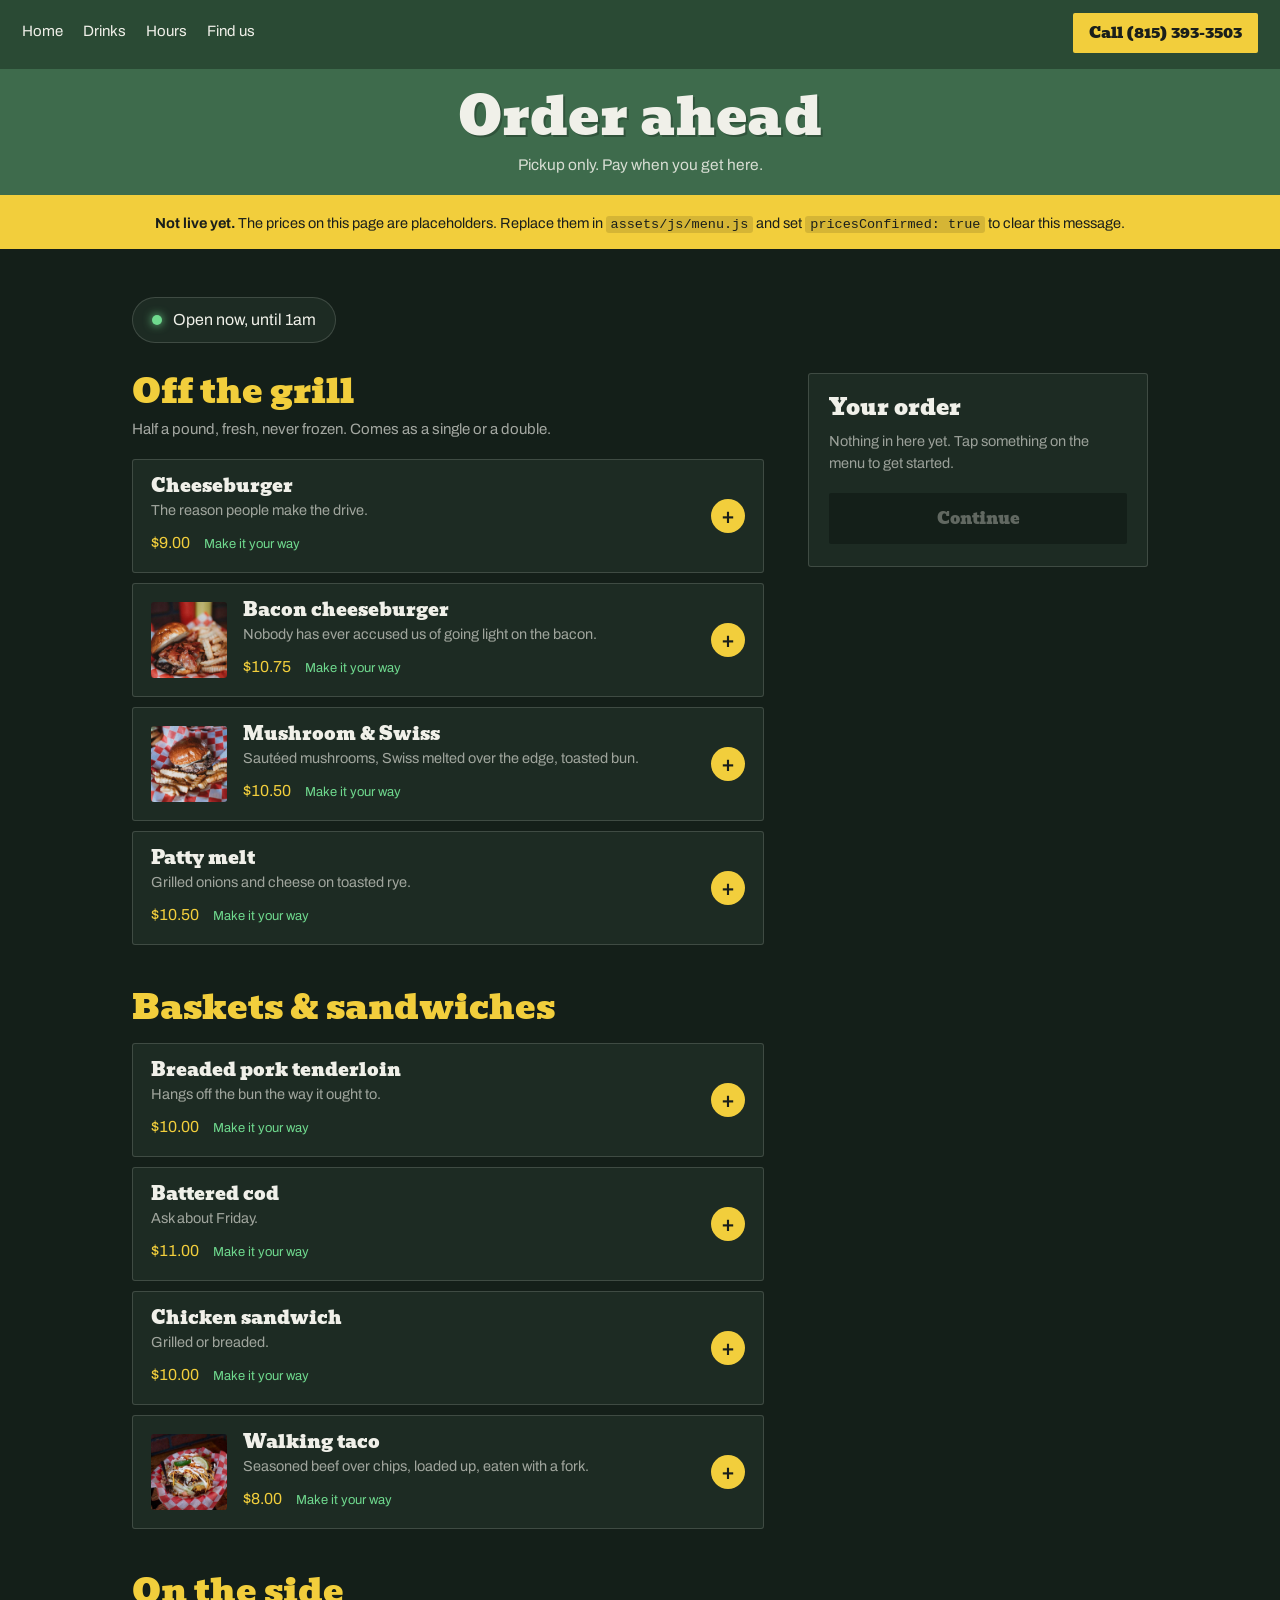
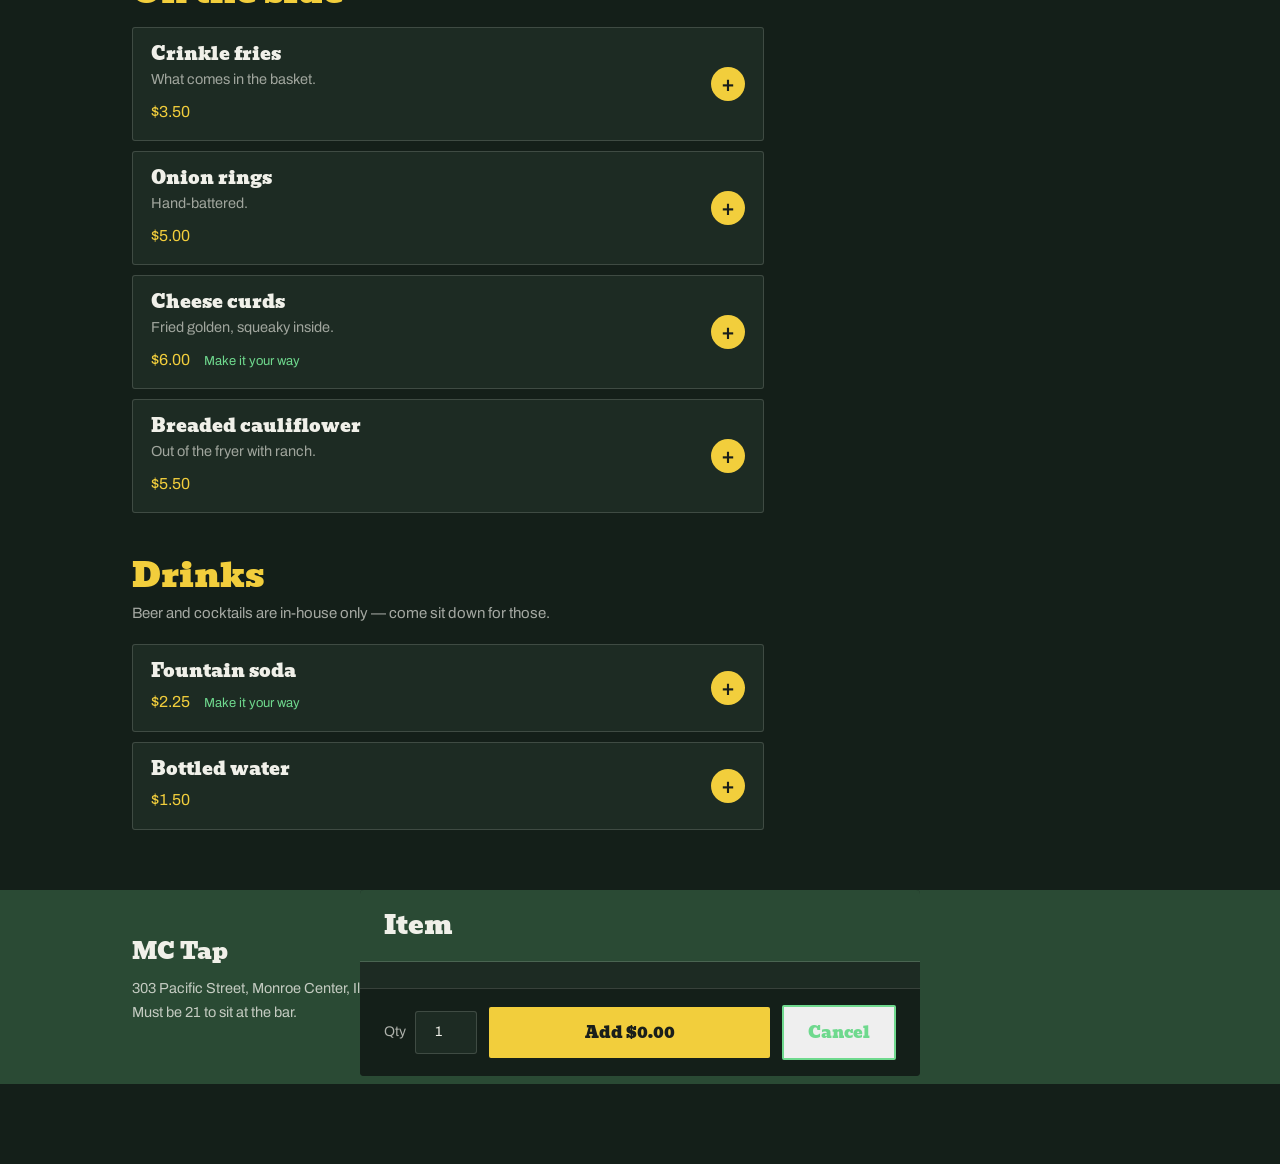
==== order.html @ ea054df2 "Index interface as well as the order interface" ====
<!DOCTYPE html>
<html lang="en">
<head>
<meta charset="utf-8">
<meta name="viewport" content="width=device-width, initial-scale=1">

<title>Order online — MC Tap, Monroe Center, Illinois</title>
<meta name="description" content="Order a burger for pickup from MC Tap in Monroe Center, Illinois. Make substitutions, pick a time, pay when you get here.">
<meta name="robots" content="index, follow">
<meta name="theme-color" content="#2A4A34">

<link rel="icon" href="[data-uri]" type="image/svg+xml">
<link rel="preconnect" href="https://fonts.googleapis.com">
<link rel="preconnect" href="https://fonts.gstatic.com" crossorigin>
<link href="https://fonts.googleapis.com/css2?family=Bevan&family=Archivo:wght@400;500;600&display=swap" rel="stylesheet">
<style>
/* MC Tap — Monroe Center, Illinois
   Palette sampled from the building: green paint, board-and-batten white,
   knotty pine, and the neon behind the bar. */

:root{
  --night:#141F19;
  --night-lt:#1D2B23;
  --green:#3E6B4C;
  --green-dp:#2A4A34;
  --neon:#6FD98E;
  --corn:#F2CE3C;
  --pine:#E3C79C;
  --pine-dp:#A8895E;
  --white:#F0F0E9;
  --check:#C8352F;
  --ink:#1A1F1B;
  --rule:rgba(240,240,233,.16);
}

*{box-sizing:border-box}
html{scroll-behavior:smooth}
@media (prefers-reduced-motion:reduce){
  html{scroll-behavior:auto}
  *{animation:none!important;transition:none!important}
}

body{
  margin:0;
  background:var(--night);
  color:var(--white);
  font-family:"Archivo",system-ui,-apple-system,sans-serif;
  font-size:17px;
  line-height:1.62;
  -webkit-font-smoothing:antialiased;
}

.wrap{max-width:1060px;margin:0 auto;padding:0 22px}
a{color:var(--neon)}
a:focus-visible,button:focus-visible{outline:3px solid var(--corn);outline-offset:3px}
h1,h2,h3{font-family:"Bevan",Georgia,serif;font-weight:400;line-height:1.06;margin:0}
img{display:block;width:100%;height:auto}

.sr-only{position:absolute;width:1px;height:1px;padding:0;margin:-1px;overflow:hidden;clip:rect(0 0 0 0);white-space:nowrap;border:0}
.skip{position:absolute;left:-9999px;background:var(--corn);color:var(--ink);padding:10px 16px;z-index:50}
.skip:focus{left:12px;top:12px}
.right{text-align:right}

/* ---------- masthead ---------- */
.masthead{
  display:flex;flex-wrap:wrap;gap:12px 26px;
  align-items:center;justify-content:space-between;
  padding:13px 22px;
  background:var(--green-dp);
}
.masthead nav{display:flex;flex-wrap:wrap;gap:20px}
.masthead nav a{
  color:var(--white);text-decoration:none;font-size:15px;
  border-bottom:2px solid transparent;padding-bottom:2px;
}
.masthead nav a:hover{border-bottom-color:var(--corn)}
.callnow{
  font-family:"Bevan",serif;font-size:15px;color:var(--ink);
  background:var(--corn);padding:8px 16px;text-decoration:none;border-radius:2px;
}
.callnow:hover{background:#F7DC63}

/* ---------- nameplate: sits above the photo, never on top of it ---------- */
.nameplate{
  background:var(--green);
  border-top:3px solid var(--green-dp);
  border-bottom:4px solid var(--corn);
  padding:26px 22px 24px;
  text-align:center;
}
.nameplate h1{
  font-size:clamp(46px,12vw,86px);
  color:var(--white);
  letter-spacing:.01em;
  text-shadow:2px 2px 0 rgba(0,0,0,.22);
}
.nameplate p{
  margin:10px 0 0;
  font-size:clamp(13px,3vw,15.5px);
  line-height:1.45;
  color:rgba(240,240,233,.86);
}

/* ---------- the building, uncropped ---------- */
.frontage{margin:0;background:#0d1611}
.frontage img{width:100%;height:auto;display:block}

/* ---------- the line under the photo ---------- */
.welcome{padding:34px 0 38px;background:var(--night)}
.tag{
  margin:0;
  font-size:clamp(20px,4.6vw,27px);
  line-height:1.32;
  max-width:22ch;
}
.status{
  margin-top:22px;font-size:16px;
  display:inline-flex;align-items:center;gap:11px;
  background:var(--night-lt);border:1px solid var(--rule);
  padding:9px 19px;border-radius:999px;
}
.dot{width:10px;height:10px;border-radius:50%;background:var(--pine-dp);flex:none}
.dot.open{background:var(--neon);box-shadow:0 0 10px var(--neon)}
.dot.closed{background:var(--check);box-shadow:0 0 8px rgba(200,53,47,.7)}

/* ---------- the one flourish: basket paper ---------- */
.checkband{
  height:22px;
  background-image:repeating-conic-gradient(var(--check) 0% 25%, #F0EDE4 0% 50%);
  background-size:22px 22px;
}

/* ---------- sections ---------- */
section{padding:70px 0}
section + section{border-top:1px solid var(--rule)}
.sec-head{font-size:clamp(30px,6.2vw,48px);color:var(--corn)}
.sec-note{color:rgba(240,240,233,.68);max-width:58ch;margin:12px 0 38px}

/* ---------- featured plates ---------- */
.plates{display:grid;grid-template-columns:repeat(3,1fr);gap:20px}
.plate figure{margin:0;aspect-ratio:4/5;overflow:hidden;background:#000}
.plate figure img{width:100%;height:100%;object-fit:cover}
.plate h3{font-size:20px;margin:16px 0 4px;color:var(--white)}
.plate p{margin:0;font-size:15px;color:rgba(240,240,233,.68);line-height:1.5}

/* ---------- menu board ---------- */
.board{
  margin-top:44px;background:var(--white);color:var(--ink);
  padding:40px 36px;border-top:8px solid var(--green);
  box-shadow:0 20px 40px -24px rgba(0,0,0,.9);
}
.board h3{font-size:23px;color:var(--green-dp);margin:0 0 6px}
.board .group + .group{margin-top:36px;padding-top:28px;border-top:2px dotted rgba(26,31,27,.3)}
.board .group > p{margin:0 0 20px;font-size:15px;color:#5b6158;max-width:62ch}
.items{display:grid;grid-template-columns:repeat(auto-fit,minmax(225px,1fr));gap:20px 34px;margin:0;padding:0;list-style:none}
.items li strong{display:block;font-family:"Bevan",serif;font-weight:400;font-size:17px;color:var(--ink)}
.items li span{display:block;font-size:14.5px;color:#5b6158;line-height:1.5}
.board footer{margin-top:34px;padding-top:18px;border-top:2px solid rgba(26,31,27,.22);font-size:14.5px;color:#5b6158}

/* ---------- split feature ---------- */
.split{display:grid;grid-template-columns:1fr 1fr;gap:52px;align-items:center}
.split.flip .art:first-child{order:2}
.art{aspect-ratio:4/5;overflow:hidden;background:#000}
.art img{width:100%;height:100%;object-fit:cover}
.art.wide{aspect-ratio:4/3}
.split .art.wide{margin-top:8px}
.split h2{margin-bottom:14px}

.stack{list-style:none;margin:0;padding:0}
.stack li{padding:14px 0;border-top:1px solid var(--rule);font-size:16.5px}
.stack li:first-child{border-top:0}
.stack li em{display:block;font-style:normal;font-size:14.5px;color:rgba(240,240,233,.62)}

/* ---------- hours ---------- */
.cols{display:grid;grid-template-columns:1fr 1fr;gap:52px}
.hours{width:100%;border-collapse:collapse}
.hours th{text-align:left;font:500 15px/1.4 "Archivo",sans-serif;color:rgba(240,240,233,.62);padding:0 0 10px}
.hours th.right{text-align:right}
.hours td{padding:12px 0;border-top:1px solid var(--rule);font-size:16.5px}
.hours td:last-child{text-align:right;color:rgba(240,240,233,.7);font-variant-numeric:tabular-nums}
.hours tr.today td{color:var(--corn)}
.hours tr.today td:first-child::after{content:" — today";font-size:13px;color:rgba(240,240,233,.5)}

/* ---------- find us ---------- */
.addr{font-size:20px;line-height:1.5;margin:0 0 10px}
.addr strong{font-family:"Bevan",serif;font-weight:400;display:block;font-size:24px;color:var(--corn)}
.btnrow{display:flex;flex-wrap:wrap;gap:12px;margin-top:26px}
.btn{font-family:"Bevan",serif;font-size:16px;text-decoration:none;padding:13px 24px;border-radius:2px;display:inline-block}
.btn.solid{background:var(--corn);color:var(--ink)}
.btn.solid:hover{background:#F7DC63}
.btn.ghost{border:2px solid var(--neon);color:var(--neon)}
.btn.ghost:hover{background:rgba(111,217,142,.14)}

/* ---------- footer ---------- */
footer.site{padding:44px 0 60px;background:var(--green-dp);color:rgba(240,240,233,.78);font-size:14.5px}
footer.site .fbrand{font-family:"Bevan",serif;font-size:22px;color:var(--white);display:block;margin-bottom:8px}

/* ---------- responsive ---------- */
@media (max-width:820px){
  .plates{grid-template-columns:1fr;gap:34px}
  .split,.cols{grid-template-columns:1fr;gap:32px}
  .split.flip .art:first-child{order:0}
  .art,.art.wide{aspect-ratio:4/3}
}
@media (max-width:640px){
  body{font-size:16px}
  section{padding:54px 0}
  .board{padding:28px 20px}
  .nameplate{padding:20px 18px 18px}
  .welcome{padding:28px 0 30px}
  .masthead{justify-content:center;text-align:center}
}

/* order CTA under the hero line */
.welcome .btnrow{margin-top:22px}
.board footer a{color:var(--green);font-weight:600}

</style>
<style>
/* MC Tap — ordering page. Loads after styles.css and reuses its tokens. */

.page-order{padding-bottom:80px}

.nameplate-sm{padding:20px 22px 18px}
.nameplate-sm h1{font-size:clamp(32px,8vw,52px)}

.price-warning{
  margin:0;padding:14px 22px;background:var(--corn);color:var(--ink);
  font-size:14.5px;line-height:1.5;text-align:center;
}
.price-warning code{background:rgba(0,0,0,.12);padding:1px 5px;border-radius:3px;font-size:13.5px}

.order-status{padding:26px 0 6px}
.order-notice{
  margin:16px 0 0;padding:14px 18px;
  background:var(--night-lt);border-left:4px solid var(--check);
  font-size:15.5px;line-height:1.5;max-width:60ch;
}

/* ---------------- layout ---------------- */
.order-layout{display:grid;grid-template-columns:1fr 340px;gap:44px;align-items:start;padding-top:24px;padding-bottom:60px}
.wrap.narrow{max-width:620px;padding-top:36px;padding-bottom:70px}

/* ---------------- menu ---------------- */
.menu-section{padding:0;border:0}
.menu-section + .menu-section{margin-top:44px}
.menu-section-title{font-size:clamp(24px,5vw,34px);color:var(--corn)}
.menu-section-note{margin:8px 0 0;color:rgba(240,240,233,.66);font-size:15px;max-width:54ch}

.menu-list{list-style:none;margin:18px 0 0;padding:0}
.menu-item + .menu-item{margin-top:10px}

.menu-item-btn{
  width:100%;display:flex;align-items:center;gap:16px;text-align:left;
  background:var(--night-lt);border:1px solid var(--rule);border-radius:3px;
  color:inherit;font:inherit;padding:16px 18px;cursor:pointer;
}
.menu-item-btn:hover{border-color:var(--neon)}
.menu-item-body{flex:1;min-width:0}
.menu-item-body h3{font-size:18px;color:var(--white);font-family:"Bevan",serif;font-weight:400}
.menu-item-desc{margin:5px 0 0;font-size:14.5px;color:rgba(240,240,233,.62);line-height:1.45}
.menu-item-meta{margin:9px 0 0;display:flex;flex-wrap:wrap;gap:14px;align-items:baseline}
.menu-item-meta .price{font-size:16px;color:var(--corn);font-variant-numeric:tabular-nums}
.menu-item-meta .customizable{font-size:13px;color:var(--neon)}
.menu-item-add{
  flex:none;width:34px;height:34px;border-radius:50%;
  background:var(--corn);color:var(--ink);
  display:grid;place-items:center;font-size:22px;line-height:1;font-weight:600;
}

/* ---------------- cart ---------------- */
.cart{position:sticky;top:18px}
.cart-inner{background:var(--night-lt);border:1px solid var(--rule);border-radius:3px;padding:22px 20px}
.cart h2{font-size:22px;color:var(--white)}
.cart-empty{margin:12px 0 0;font-size:14.5px;color:rgba(240,240,233,.6);line-height:1.5}
.cart-lines{list-style:none;margin:16px 0 0;padding:0}
.cart-line{padding:14px 0;border-top:1px solid var(--rule)}
.cart-line:first-child{border-top:0;padding-top:4px}
.cart-line-head{display:flex;justify-content:space-between;gap:12px;align-items:baseline}
.cart-line-name{font-size:16px;font-weight:500}
.cart-line-price{font-variant-numeric:tabular-nums;color:var(--corn);flex:none}
.cart-line-opts{margin:5px 0 0;font-size:13.5px;color:rgba(240,240,233,.6);line-height:1.45}
.cart-line-note{margin:5px 0 0;font-size:13.5px;color:var(--neon);line-height:1.45}
.cart-line-remove{
  margin-top:8px;background:none;border:0;padding:0;cursor:pointer;
  color:rgba(240,240,233,.55);font:inherit;font-size:13.5px;text-decoration:underline;
}
.cart-line-remove:hover{color:var(--check)}

.cart-totals{margin-top:18px;padding-top:16px;border-top:2px solid var(--rule)}
.cart-totals .row{display:flex;justify-content:space-between;gap:12px;font-size:15.5px;padding:3px 0;font-variant-numeric:tabular-nums}
.cart-totals .row.muted{color:rgba(240,240,233,.6)}
.cart-totals .row.total{font-size:19px;font-weight:600;color:var(--corn);margin-top:8px;padding-top:10px;border-top:1px solid var(--rule)}
.cart-fineprint{margin:12px 0 0;font-size:13px;color:rgba(240,240,233,.55);line-height:1.45}

.btn.full{display:block;width:100%;text-align:center;margin-top:18px;border:0;cursor:pointer;font-family:"Bevan",serif}
.btn.full:disabled{background:var(--night);color:rgba(240,240,233,.35);cursor:not-allowed}

.cart.flash .cart-inner{animation:cartflash .5s ease}
@keyframes cartflash{from{border-color:var(--neon);box-shadow:0 0 0 3px rgba(111,217,142,.22)}to{border-color:var(--rule)}}

/* sticky mobile bar */
.cart-bar{position:fixed;left:0;right:0;bottom:0;z-index:20;display:none;padding:10px 14px;background:var(--green-dp);border-top:2px solid var(--corn)}
.cart-bar button{
  width:100%;display:flex;justify-content:space-between;align-items:center;
  background:var(--corn);color:var(--ink);border:0;border-radius:3px;
  padding:14px 18px;font-family:"Bevan",serif;font-size:16px;cursor:pointer;
}

/* ---------------- item dialog ---------------- */
.item-dialog{
  width:min(560px,94vw);max-height:86vh;padding:0;border:0;border-radius:4px;
  background:var(--night-lt);color:var(--white);
  display:flex;flex-direction:column;overflow:hidden;
}
.item-dialog::backdrop{background:rgba(8,14,10,.78)}
.item-dialog-head{padding:22px 24px 16px;border-bottom:1px solid var(--rule);background:var(--green-dp)}
.item-dialog-head h2{font-size:26px;color:var(--white)}
.item-dialog-desc{margin:6px 0 0;font-size:14.5px;color:rgba(240,240,233,.72)}
.item-dialog-body{padding:6px 24px 20px;overflow-y:auto;flex:1}

.opt-group{border:0;padding:20px 0 0;margin:0}
.opt-group + .opt-group{border-top:1px solid var(--rule);margin-top:4px}
.opt-group legend{font-family:"Bevan",serif;font-size:16px;color:var(--corn);padding:0;display:flex;align-items:baseline;gap:10px}
.opt-group legend .req{font-family:"Archivo",sans-serif;font-size:12px;color:rgba(240,240,233,.5)}
.opt-options{margin-top:10px;display:grid;gap:2px}

.opt{display:flex;align-items:center;gap:11px;padding:9px 10px;border-radius:3px;cursor:pointer;font-size:15.5px}
.opt:hover{background:rgba(255,255,255,.05)}
.opt input{width:19px;height:19px;flex:none;accent-color:var(--neon);cursor:pointer}
.opt-label{flex:1}
.opt-price{color:var(--corn);font-size:14px;font-variant-numeric:tabular-nums}

.note-group label{display:block;font-family:"Bevan",serif;font-size:16px;color:var(--corn);margin-bottom:10px}
.note-group textarea,
.checkout-form input,
.checkout-form select,
.checkout-form textarea{
  width:100%;background:var(--night);color:var(--white);
  border:1px solid var(--rule);border-radius:3px;
  padding:11px 13px;font:inherit;font-size:15.5px;
}
.note-group textarea:focus,
.checkout-form input:focus,
.checkout-form select:focus,
.checkout-form textarea:focus{outline:3px solid var(--corn);outline-offset:1px;border-color:transparent}

.item-dialog-foot{
  display:flex;gap:12px;align-items:center;flex-wrap:wrap;
  padding:16px 24px;border-top:1px solid var(--rule);background:var(--night);
}
.item-dialog-foot .btn{border:0;cursor:pointer;font-family:"Bevan",serif}
.item-dialog-foot .btn.ghost{border:2px solid var(--neon)}
.item-dialog-foot #addToOrder{flex:1;min-width:150px}
.qty{display:flex;align-items:center;gap:9px;font-size:14px;color:rgba(240,240,233,.7)}
.qty input{width:62px;background:var(--night-lt);color:var(--white);border:1px solid var(--rule);border-radius:3px;padding:9px 10px;font:inherit;text-align:center}

/* ---------------- checkout ---------------- */
.linkback{background:none;border:0;padding:0;color:var(--neon);font:inherit;font-size:15px;cursor:pointer;text-decoration:underline;margin-bottom:22px}
.checkout-form label{display:block;font-size:14.5px;color:rgba(240,240,233,.72);margin:20px 0 7px}
.checkout-form label:first-child{margin-top:0}
.send-status{margin:18px 0 0;font-size:15px;min-height:1.2em}
.send-status.working{color:var(--neon)}
.send-status.error{color:#FF9A8E}

/* ---------------- confirmation ---------------- */
.handoff{margin-bottom:26px}
.handoff .btn{border:0;cursor:pointer;font-family:"Bevan",serif}
.handoff .btn.ghost{border:2px solid var(--neon)}
.ticket{
  background:var(--white);color:var(--ink);padding:22px 20px;border-top:6px solid var(--green);
  font-family:ui-monospace,"SFMono-Regular",Menlo,Consolas,monospace;
  font-size:13.5px;line-height:1.6;white-space:pre-wrap;overflow-x:auto;margin:0 0 26px;
}

/* ---------------- responsive ---------------- */
@media (max-width:900px){
  .order-layout{grid-template-columns:1fr;gap:36px}
  .cart{position:static}
}
@media (max-width:640px){
  .cart-bar{display:block}
  .page-order{padding-bottom:92px}
  .item-dialog{width:100vw;max-width:100vw;max-height:100vh;height:100vh;border-radius:0}
  .item-dialog-foot{position:sticky;bottom:0}
}
@media (prefers-reduced-motion:reduce){
  .cart.flash .cart-inner{animation:none}
}

/* item photo thumbnail, when menu.js supplies one */
.menu-item-thumb{
  flex:none;width:76px;height:76px;overflow:hidden;border-radius:3px;background:#000;
}
.menu-item-thumb img{width:100%;height:100%;object-fit:cover;display:block}
@media (max-width:400px){
  .menu-item-thumb{width:60px;height:60px}
}

</style>
</head>
<body class="page-order">

<a class="skip" href="#main">Skip to content</a>

<header class="masthead">
  <nav aria-label="Main">
    <a href="index.html">Home</a>
    <a href="index.html#drinks">Drinks</a>
    <a href="index.html#hours">Hours</a>
    <a href="index.html#find">Find us</a>
  </nav>
  <a class="callnow" href="tel:+18153933503">Call (815)&nbsp;393-3503</a>
</header>

<div class="nameplate nameplate-sm">
  <h1>Order ahead</h1>
  <p>Pickup only. Pay when you get here.</p>
</div>

<p id="priceWarning" class="price-warning" hidden>
  <strong>Not live yet.</strong> The prices on this page are placeholders. Replace them in
  <code>assets/js/menu.js</code> and set <code>pricesConfirmed: true</code> to clear this message.
</p>

<div class="order-status">
  <div class="wrap">
    <div class="status">
      <span class="dot" id="dot" aria-hidden="true"></span>
      <span id="statusText">Checking today's hours…</span>
    </div>
    <p id="orderNotice" class="order-notice" role="status" hidden></p>
  </div>
</div>

<main id="main">

<!-- ============================ STEP 1: build the order ==================== -->
<div id="orderStep">
  <div class="wrap order-layout">

    <div class="order-menu">
      <div id="menuRoot"></div>
      <noscript>
        <p class="order-notice">Online ordering needs JavaScript. Call (815) 393-3503 and we'll take your order over the phone.</p>
      </noscript>
    </div>

    <aside class="cart" id="cartPanel" aria-label="Your order">
      <div class="cart-inner">
        <h2>Your order</h2>
        <p id="cartEmpty" class="cart-empty">Nothing in here yet. Tap something on the menu to get started.</p>
        <ul id="cartLines" class="cart-lines"></ul>

        <div id="cartTotals" class="cart-totals" hidden>
          <div class="row"><span>Subtotal</span><span id="cartSubtotal">$0.00</span></div>
          <div class="row muted"><span>Tax</span><span id="cartTax">$0.00</span></div>
          <div class="row total"><span>Total</span><span id="cartTotal">$0.00</span></div>
          <p class="cart-fineprint">You pay at the bar when you pick up. Nothing is charged here.</p>
        </div>

        <button type="button" id="toCheckout" class="btn solid full" disabled>Continue</button>
      </div>
    </aside>

  </div>
</div>

<!-- ============================ STEP 2: who and when ====================== -->
<div id="checkoutStep" hidden>
  <div class="wrap narrow">
    <button type="button" id="backToMenu" class="linkback">Back to the menu</button>
    <h2 class="sec-head">Almost done</h2>
    <p class="sec-note">We need a name to shout and a number to call if something's off.</p>

    <form id="checkoutForm" class="checkout-form" novalidate>
      <label for="custName">Name</label>
      <input type="text" id="custName" name="name" autocomplete="name" required maxlength="60">

      <label for="custPhone">Phone number</label>
      <input type="tel" id="custPhone" name="phone" autocomplete="tel" required maxlength="20" placeholder="815-555-0100">

      <label for="pickupTime">Pickup time</label>
      <select id="pickupTime" name="pickup"></select>

      <label for="orderNote">Anything else?</label>
      <textarea id="orderNote" name="note" rows="3" maxlength="300" placeholder="Running late, paying cash, extra ranch — whatever it is"></textarea>

      <p class="send-status" id="sendStatus" role="status"></p>
      <button type="submit" id="placeOrder" class="btn solid full">Place order</button>
      <p class="cart-fineprint">No payment is taken on this page. You pay at the bar.</p>
    </form>
  </div>
</div>

<!-- ============================ STEP 3: confirmation ====================== -->
<div id="doneStep" hidden>
  <div class="wrap narrow">
    <h2 class="sec-head" id="doneHeadline">Order sent</h2>
    <p class="sec-note" id="doneBlurb"></p>

    <div id="handoff" class="handoff">
      <div class="btnrow">
        <a class="btn solid" id="sendText" href="#">Send by text</a>
        <a class="btn ghost" id="sendEmail" href="#">Send by email</a>
        <button type="button" class="btn ghost" id="copyTicket">Copy order</button>
      </div>
    </div>

    <pre class="ticket" id="ticket"></pre>

    <div class="btnrow">
      <a class="btn ghost" href="order.html">Start another order</a>
      <a class="btn ghost" href="index.html">Back to the site</a>
    </div>
  </div>
</div>

</main>

<!-- sticky bar on phones so the cart is always one tap away -->
<div class="cart-bar" id="cartBar" hidden>
  <button type="button" id="cartBarBtn">
    <span id="cartBarCount">0 items</span>
    <span id="cartBarTotal">$0.00</span>
  </button>
</div>

<!-- item customization -->
<dialog id="itemDialog" class="item-dialog" aria-labelledby="itemDialogTitle">
  <div class="item-dialog-head">
    <h2 id="itemDialogTitle">Item</h2>
    <p id="itemDialogDesc" class="item-dialog-desc"></p>
  </div>

  <div class="item-dialog-body">
    <form id="itemForm"></form>
  </div>

  <div class="item-dialog-foot">
    <label class="qty">
      <span>Qty</span>
      <input type="number" id="itemQty" value="1" min="1" max="20" inputmode="numeric">
    </label>
    <button type="button" id="addToOrder" class="btn solid">
      Add <span id="itemTotal">$0.00</span>
    </button>
    <button type="button" id="cancelItem" class="btn ghost">Cancel</button>
  </div>
</dialog>

<footer class="site">
  <div class="wrap">
    <span class="fbrand">MC Tap</span>
    303 Pacific Street, Monroe Center, Illinois 61052 &nbsp;|&nbsp; <a href="tel:+18153933503">(815) 393-3503</a><br>
    Must be 21 to sit at the bar.
  </div>
</footer>

<script>
/* MC Tap — opening hours.
   Works out whether the bar is open right now in Monroe Center time, no
   matter where the visitor is, and handles closing times after midnight.

   TO CHANGE THE HOURS: edit the HOURS array below, and the matching
   openingHoursSpecification block in index.html (Google reads that one).
   Closing times after midnight go past 24 — 1am is 25.

   Exposes window.MCTapHours for other scripts (the order page uses it). */
(function () {
  "use strict";

  var HOURS = [
    { day: "Sunday",    open: 12, close: 22 },
    { day: "Monday",    open: 11, close: 24 },
    { day: "Tuesday",   open: 11, close: 24 },
    { day: "Wednesday", open: 11, close: 24 },
    { day: "Thursday",  open: 11, close: 24 },
    { day: "Friday",    open: 11, close: 25 },
    { day: "Saturday",  open: 11, close: 25 }
  ];

  function label(h) {
    var hr = h % 24;
    if (hr === 0) return "midnight";
    var suffix = hr < 12 ? "am" : "pm";
    var display = hr % 12 === 0 ? 12 : hr % 12;
    return display + suffix;
  }

  function labelMinutes(mins) {
    var h = Math.floor(mins / 60) % 24;
    var m = mins % 60;
    var suffix = h < 12 ? "am" : "pm";
    var display = h % 12 === 0 ? 12 : h % 12;
    return display + ":" + (m < 10 ? "0" : "") + m + suffix;
  }

  function rangeText(d) {
    return label(d.open) + " \u2013 " + label(d.close);
  }

  /* Current day and minute-of-day in America/Chicago. */
  function now() {
    try {
      var parts = new Intl.DateTimeFormat("en-US", {
        timeZone: "America/Chicago",
        weekday: "short", hour: "numeric", minute: "numeric", hour12: false
      }).formatToParts(new Date());
      var map = {};
      parts.forEach(function (p) { map[p.type] = p.value; });
      var days = { Sun: 0, Mon: 1, Tue: 2, Wed: 3, Thu: 4, Fri: 5, Sat: 6 };
      return {
        day: days[map.weekday],
        mins: (parseInt(map.hour, 10) % 24) * 60 + parseInt(map.minute, 10)
      };
    } catch (e) {
      var n = new Date();
      return { day: n.getDay(), mins: n.getHours() * 60 + n.getMinutes() };
    }
  }

  /* { open, closesAt, opensAt, text }
     closesAt / opensAt are minutes of the day in Monroe Center time. */
  function state() {
    var t = now();
    var today = HOURS[t.day];
    var yesterday = HOURS[(t.day + 6) % 7];
    var res = { open: false, closesAt: null, opensAt: null, nowMins: t.mins, day: t.day };

    if (t.mins >= today.open * 60 && t.mins < today.close * 60) {
      res.open = true;
      res.closesAt = today.close * 60;
    } else if (yesterday.close > 24 && t.mins < (yesterday.close - 24) * 60) {
      res.open = true;
      res.closesAt = (yesterday.close - 24) * 60;
    } else if (t.mins < today.open * 60) {
      res.opensAt = today.open * 60;
    }

    if (res.open) {
      res.text = "Open now, until " + label(res.closesAt / 60);
    } else if (res.opensAt !== null) {
      res.text = "Closed \u2014 opens today at " + label(today.open);
    } else {
      var tomorrow = HOURS[(t.day + 1) % 7];
      res.text = "Closed \u2014 opens " + tomorrow.day + " at " + label(tomorrow.open);
    }
    return res;
  }

  function renderTable(tbody) {
    if (!tbody) return;
    var t = now();
    [1, 2, 3, 4, 5, 6, 0].forEach(function (i) {
      var d = HOURS[i];
      var tr = document.createElement("tr");
      if (i === t.day) tr.className = "today";
      var name = document.createElement("td");
      name.textContent = d.day;
      var time = document.createElement("td");
      time.textContent = rangeText(d);
      tr.appendChild(name);
      tr.appendChild(time);
      tbody.appendChild(tr);
    });
  }

  function renderBadge(textEl, dotEl, s) {
    if (textEl) textEl.textContent = s.text;
    if (dotEl) dotEl.className = "dot " + (s.open ? "open" : "closed");
  }

  window.MCTapHours = {
    HOURS: HOURS,
    label: label,
    labelMinutes: labelMinutes,
    now: now,
    state: state,
    renderTable: renderTable,
    renderBadge: renderBadge
  };

  function boot() {
    renderTable(document.getElementById("hoursBody"));
    renderBadge(
      document.getElementById("statusText"),
      document.getElementById("dot"),
      state()
    );
  }

  if (document.readyState === "loading") {
    document.addEventListener("DOMContentLoaded", boot);
  } else {
    boot();
  }
})();

</script>
<script>
/* ===========================================================================
   MC TAP — MENU DATA
   ===========================================================================

   This is the only file you edit to change the online menu. Item names,
   prices, and every substitution option live here.

   >>> EVERY PRICE BELOW IS A PLACEHOLDER. <<<
   They were invented to make the page work. Get the real numbers from the
   bar, replace them, and then set  pricesConfirmed: true  in CONFIG below.
   Until you do, a warning strip shows at the top of the order page so this
   can't accidentally go live wrong.

   PRICE RULES
     price        what the item costs on its own
     options[].price   what that option ADDS (use a negative number to take
                       money off, e.g. skipping the side)
     0            free / included

   GROUP TYPES
     "single"   pick exactly one (radio buttons)
     "multi"    pick any number (checkboxes)
     required:true  means the customer can't add the item without choosing
   =========================================================================== */

window.MCTAP_CONFIG = {
  // Flip to true once real prices are in. Leave false while testing.
  pricesConfirmed: false,

  // Flip to true to stop taking orders (kitchen slammed, closing early,
  // holiday). The page still shows the menu but the order button is off.
  // NOTE: this only works if someone edits the file and redeploys. A real
  // one-tap pause switch needs a backend — see README.
  orderingPaused: false,

  // Minutes the kitchen needs. Shown to the customer as the earliest pickup.
  prepMinutes: 20,

  // Kitchen stops taking online orders this many minutes before the bar
  // closes, so nobody orders a burger at 11:58pm.
  lastOrderBeforeCloseMinutes: 45,

  // Illinois sales tax on prepared food, as a decimal. CHECK THIS with
  // whoever does the bar's books — Ogle County rates apply on top of state.
  taxRate: 0.0875,

  phone: "+18153933503",
  phoneDisplay: "(815) 393-3503",

  // ---- WHERE ORDERS GO -------------------------------------------------
  // Leave endpoint as null and the page falls back to text message / email /
  // copy-to-clipboard, which needs no server at all and works today.
  //
  // Set it to a URL and the order gets POSTed there as JSON instead. That
  // URL can be a Formspree form, a Zapier or Make webhook, a serverless
  // function, or the bar's POS if it accepts orders over an API.
  endpoint: null,

  // Where the fallback text message goes. Usually the bartender's cell,
  // not the bar's landline — a landline can't receive texts.
  orderTextTo: "+18153933503",
  orderEmailTo: "orders@example.com"
};

/* ---- shared option groups, so burgers don't repeat themselves ---- */

var DONENESS = {
  id: "temp", label: "How do you want it cooked?", type: "single", required: true,
  options: [
    { label: "Medium", price: 0 },
    { label: "Medium well", price: 0 },
    { label: "Well done", price: 0 }
  ]
};

var CHEESE = {
  id: "cheese", label: "Cheese", type: "single",
  options: [
    { label: "American", price: 0 },
    { label: "Swiss", price: 0 },
    { label: "Cheddar", price: 0 },
    { label: "Pepper jack", price: 0 },
    { label: "No cheese", price: 0 }
  ]
};

var ADDONS = {
  id: "addons", label: "Add anything?", type: "multi",
  options: [
    { label: "Bacon", price: 1.75 },
    { label: "Grilled onions", price: 0.75 },
    { label: "Sautéed mushrooms", price: 0.75 },
    { label: "Fried egg", price: 1.25 },
    { label: "Extra patty", price: 3.50 },
    { label: "Extra cheese", price: 0.75 }
  ]
};

var HOLDS = {
  id: "holds", label: "Hold anything?", type: "multi",
  options: [
    { label: "No lettuce", price: 0 },
    { label: "No tomato", price: 0 },
    { label: "No onion", price: 0 },
    { label: "No pickle", price: 0 },
    { label: "No mayo", price: 0 },
    { label: "No ketchup", price: 0 },
    { label: "No mustard", price: 0 }
  ]
};

var SIDE = {
  id: "side", label: "Side", type: "single", required: true,
  options: [
    { label: "Crinkle fries", price: 0 },
    { label: "Onion rings", price: 1.50 },
    { label: "Cheese curds", price: 2.50 },
    { label: "Breaded cauliflower", price: 2.00 },
    { label: "No side", price: -1.50 }
  ]
};

window.MCTAP_MENU = [
  {
    id: "burgers",
    name: "Off the grill",
    note: "Half a pound, fresh, never frozen. Comes as a single or a double.",
    items: [
      {
        id: "cheeseburger",
        name: "Cheeseburger",
        desc: "The reason people make the drive.",
        price: 9.00,
        groups: [
          { id: "size", label: "Size", type: "single", required: true,
            options: [ { label: "Single", price: 0 }, { label: "Double", price: 3.50 } ] },
          DONENESS, CHEESE, ADDONS, HOLDS, SIDE
        ]
      },
      {
        id: "bacon-cheeseburger",
        name: "Bacon cheeseburger",
        desc: "Nobody has ever accused us of going light on the bacon.",
        price: 10.75,
        image: "[data-uri]",
        groups: [
          { id: "size", label: "Size", type: "single", required: true,
            options: [ { label: "Single", price: 0 }, { label: "Double", price: 3.50 } ] },
          DONENESS, CHEESE, ADDONS, HOLDS, SIDE
        ]
      },
      {
        id: "mushroom-swiss",
        name: "Mushroom & Swiss",
        desc: "Sautéed mushrooms, Swiss melted over the edge, toasted bun.",
        price: 10.50,
        image: "[data-uri]",
        groups: [
          { id: "size", label: "Size", type: "single", required: true,
            options: [ { label: "Single", price: 0 }, { label: "Double", price: 3.50 } ] },
          DONENESS, ADDONS, HOLDS, SIDE
        ]
      },
      {
        id: "patty-melt",
        name: "Patty melt",
        desc: "Grilled onions and cheese on toasted rye.",
        price: 10.50,
        groups: [ DONENESS, CHEESE, ADDONS, HOLDS, SIDE ]
      }
    ]
  },
  {
    id: "sandwiches",
    name: "Baskets & sandwiches",
    items: [
      {
        id: "pork-tenderloin",
        name: "Breaded pork tenderloin",
        desc: "Hangs off the bun the way it ought to.",
        price: 10.00,
        groups: [ HOLDS, SIDE ]
      },
      {
        id: "cod",
        name: "Battered cod",
        desc: "Ask about Friday.",
        price: 11.00,
        groups: [
          { id: "sauce", label: "Sauce", type: "multi",
            options: [ { label: "Tartar", price: 0 }, { label: "Extra tartar", price: 0.50 }, { label: "Lemon", price: 0 } ] },
          SIDE
        ]
      },
      {
        id: "chicken-sandwich",
        name: "Chicken sandwich",
        desc: "Grilled or breaded.",
        price: 10.00,
        groups: [
          { id: "prep", label: "Grilled or breaded?", type: "single", required: true,
            options: [ { label: "Grilled", price: 0 }, { label: "Breaded", price: 0 } ] },
          CHEESE, ADDONS, HOLDS, SIDE
        ]
      },
      {
        id: "walking-taco",
        name: "Walking taco",
        desc: "Seasoned beef over chips, loaded up, eaten with a fork.",
        price: 8.00,
        image: "[data-uri]",
        groups: [
          { id: "heat", label: "Heat", type: "single",
            options: [ { label: "Mild", price: 0 }, { label: "Hot", price: 0 } ] },
          { id: "taco-holds", label: "Hold anything?", type: "multi",
            options: [
              { label: "No sour cream", price: 0 },
              { label: "No lettuce", price: 0 },
              { label: "No tomato", price: 0 },
              { label: "No onion", price: 0 }
            ] }
        ]
      }
    ]
  },
  {
    id: "sides",
    name: "On the side",
    items: [
      { id: "fries", name: "Crinkle fries", desc: "What comes in the basket.", price: 3.50 },
      { id: "rings", name: "Onion rings", desc: "Hand-battered.", price: 5.00 },
      { id: "curds", name: "Cheese curds", desc: "Fried golden, squeaky inside.", price: 6.00,
        groups: [ { id: "dip", label: "Dipping sauce", type: "single",
          options: [ { label: "Ranch", price: 0 }, { label: "Marinara", price: 0 }, { label: "None", price: 0 } ] } ] },
      { id: "cauliflower", name: "Breaded cauliflower", desc: "Out of the fryer with ranch.", price: 5.50 }
    ]
  },
  {
    id: "drinks",
    name: "Drinks",
    note: "Beer and cocktails are in-house only — come sit down for those.",
    items: [
      { id: "soda", name: "Fountain soda", desc: "", price: 2.25,
        groups: [ { id: "flavor", label: "Which one?", type: "single", required: true,
          options: [ { label: "Coke", price: 0 }, { label: "Diet Coke", price: 0 }, { label: "Sprite", price: 0 }, { label: "Root beer", price: 0 }, { label: "Lemonade", price: 0 } ] } ] },
      { id: "water", name: "Bottled water", desc: "", price: 1.50 }
    ]
  }
];

</script>
<script>
/* ===========================================================================
   MC TAP — ONLINE ORDERING
   ===========================================================================
   Menu items and prices live in menu.js. Opening hours live in hours.js.
   This file only handles the interface, the cart maths, and sending.

   Nothing is stored between visits and no payment is taken here. The order
   is composed in the browser and handed off. Where it goes is set by
   MCTAP_CONFIG.endpoint in menu.js — see sendOrder() at the bottom.
   =========================================================================== */
(function () {
  "use strict";

  var CFG = window.MCTAP_CONFIG;
  var MENU = window.MCTAP_MENU;
  var Hours = window.MCTapHours;

  /* cart lives in memory only — refreshing the page clears it, which is the
     behaviour we want for a takeout order */
  var cart = [];
  var lineSeq = 0;

  /* ---------------------------------------------------------------- utils */

  function money(n) {
    return "$" + n.toFixed(2);
  }

  function el(tag, className, text) {
    var n = document.createElement(tag);
    if (className) n.className = className;
    if (text !== undefined) n.textContent = text;
    return n;
  }

  function findItem(id) {
    for (var i = 0; i < MENU.length; i++) {
      for (var j = 0; j < MENU[i].items.length; j++) {
        if (MENU[i].items[j].id === id) return MENU[i].items[j];
      }
    }
    return null;
  }

  /* ------------------------------------------------------- ordering window */

  /* Can we take an order right now? Returns { ok, reason }. */
  function orderingWindow() {
    if (CFG.orderingPaused) {
      return { ok: false, reason: "Online ordering is paused right now. Give us a call at " + CFG.phoneDisplay + " and we'll sort you out." };
    }
    var s = Hours.state();
    if (!s.open) {
      return { ok: false, reason: s.text + ". You can still build an order and call it in." };
    }
    var minsLeft = s.closesAt - s.nowMins;
    if (minsLeft < CFG.lastOrderBeforeCloseMinutes) {
      return { ok: false, reason: "The kitchen has stopped taking online orders for tonight. Call " + CFG.phoneDisplay + " and ask what's still possible." };
    }
    return { ok: true, closesAt: s.closesAt, nowMins: s.nowMins };
  }

  /* Pickup times, every 15 minutes from now + prep time until close. */
  function pickupSlots(win) {
    var slots = [];
    var earliest = win.nowMins + CFG.prepMinutes;
    var start = Math.ceil(earliest / 15) * 15;
    for (var m = start; m <= win.closesAt - 15 && slots.length < 16; m += 15) {
      slots.push(m);
    }
    return slots;
  }

  /* ------------------------------------------------------------- the menu */

  function renderMenu() {
    var root = document.getElementById("menuRoot");
    root.innerHTML = "";

    MENU.forEach(function (section) {
      var wrapper = el("section", "menu-section");
      wrapper.id = "sec-" + section.id;

      wrapper.appendChild(el("h2", "menu-section-title", section.name));
      if (section.note) wrapper.appendChild(el("p", "menu-section-note", section.note));

      var list = el("ul", "menu-list");
      section.items.forEach(function (item) {
        var li = el("li", "menu-item");

        var btn = el("button", "menu-item-btn");
        btn.type = "button";
        btn.setAttribute("aria-label", "Add " + item.name + " to your order");

        /* optional photo — only the items with an `image` in menu.js get one */
        if (item.image) {
          var thumb = el("span", "menu-item-thumb");
          var img = document.createElement("img");
          img.src = item.image;
          img.alt = "";
          img.loading = "lazy";
          thumb.appendChild(img);
          btn.appendChild(thumb);
        }

        var body = el("div", "menu-item-body");
        body.appendChild(el("h3", null, item.name));
        if (item.desc) body.appendChild(el("p", "menu-item-desc", item.desc));
        var meta = el("p", "menu-item-meta");
        meta.appendChild(el("span", "price", money(item.price)));
        if (item.groups && item.groups.length) {
          meta.appendChild(el("span", "customizable", "Make it your way"));
        }
        body.appendChild(meta);

        btn.appendChild(body);
        btn.appendChild(el("span", "menu-item-add", "+"));
        btn.addEventListener("click", function () { openItem(item); });

        li.appendChild(btn);
        list.appendChild(li);
      });

      wrapper.appendChild(list);
      root.appendChild(wrapper);
    });
  }

  /* ------------------------------------------------- customize one item */

  var dialog = document.getElementById("itemDialog");
  var currentItem = null;

  function openItem(item) {
    currentItem = item;
    var form = document.getElementById("itemForm");
    form.innerHTML = "";

    document.getElementById("itemDialogTitle").textContent = item.name;
    var sub = document.getElementById("itemDialogDesc");
    sub.textContent = item.desc || "";
    sub.hidden = !item.desc;

    (item.groups || []).forEach(function (group) {
      var fs = el("fieldset", "opt-group");
      var lg = el("legend", null, group.label);
      if (group.required) {
        var req = el("span", "req", "required");
        lg.appendChild(req);
      }
      fs.appendChild(lg);

      var wrap = el("div", "opt-options");
      group.options.forEach(function (opt, idx) {
        var id = "opt-" + group.id + "-" + idx;
        var row = el("label", "opt");
        row.setAttribute("for", id);

        var input = document.createElement("input");
        input.type = group.type === "multi" ? "checkbox" : "radio";
        input.name = group.id;
        input.id = id;
        input.value = opt.label;
        input.dataset.price = opt.price;
        if (group.type === "single" && group.required && idx === 0) input.checked = true;

        row.appendChild(input);
        row.appendChild(el("span", "opt-label", opt.label));
        if (opt.price > 0) row.appendChild(el("span", "opt-price", "+" + money(opt.price)));
        else if (opt.price < 0) row.appendChild(el("span", "opt-price", "\u2212" + money(Math.abs(opt.price))));

        input.addEventListener("change", updateDialogTotal);
        wrap.appendChild(row);
      });

      fs.appendChild(wrap);
      form.appendChild(fs);
    });

    /* free-text note, always available */
    var noteWrap = el("div", "opt-group note-group");
    var noteLabel = el("label", null, "Anything else the kitchen should know?");
    noteLabel.setAttribute("for", "itemNote");
    var note = document.createElement("textarea");
    note.id = "itemNote";
    note.rows = 2;
    note.maxLength = 200;
    note.placeholder = "Cut in half, extra napkins, allergy \u2014 whatever it is";
    noteWrap.appendChild(noteLabel);
    noteWrap.appendChild(note);
    form.appendChild(noteWrap);

    document.getElementById("itemQty").value = 1;
    updateDialogTotal();

    if (typeof dialog.showModal === "function") dialog.showModal();
    else dialog.setAttribute("open", "");
  }

  function readDialogSelections() {
    var chosen = [];
    var extra = 0;
    var form = document.getElementById("itemForm");
    Array.prototype.forEach.call(form.querySelectorAll("input:checked"), function (input) {
      var price = parseFloat(input.dataset.price) || 0;
      chosen.push({ label: input.value, price: price });
      extra += price;
    });
    return { chosen: chosen, extra: extra };
  }

  function updateDialogTotal() {
    if (!currentItem) return;
    var sel = readDialogSelections();
    var qty = parseInt(document.getElementById("itemQty").value, 10) || 1;
    var each = currentItem.price + sel.extra;
    document.getElementById("itemTotal").textContent = money(each * qty);
  }

  function addCurrentItemToCart() {
    var sel = readDialogSelections();
    var qty = parseInt(document.getElementById("itemQty").value, 10) || 1;
    var noteEl = document.getElementById("itemNote");

    cart.push({
      line: ++lineSeq,
      id: currentItem.id,
      name: currentItem.name,
      base: currentItem.price,
      options: sel.chosen.filter(function (o) { return o.label !== "None"; }),
      note: noteEl ? noteEl.value.trim() : "",
      qty: qty,
      each: currentItem.price + sel.extra
    });

    closeDialog();
    renderCart();
    flashCart();
  }

  function closeDialog() {
    currentItem = null;
    if (typeof dialog.close === "function" && dialog.open) dialog.close();
    else dialog.removeAttribute("open");
  }

  /* ------------------------------------------------------------- the cart */

  function cartSubtotal() {
    return cart.reduce(function (sum, line) { return sum + line.each * line.qty; }, 0);
  }

  function renderCart() {
    var list = document.getElementById("cartLines");
    var empty = document.getElementById("cartEmpty");
    list.innerHTML = "";

    empty.hidden = cart.length > 0;

    cart.forEach(function (line) {
      var li = el("li", "cart-line");

      var head = el("div", "cart-line-head");
      head.appendChild(el("span", "cart-line-name", (line.qty > 1 ? line.qty + " \u00d7 " : "") + line.name));
      head.appendChild(el("span", "cart-line-price", money(line.each * line.qty)));
      li.appendChild(head);

      if (line.options.length) {
        li.appendChild(el("p", "cart-line-opts",
          line.options.map(function (o) { return o.label; }).join(", ")));
      }
      if (line.note) {
        li.appendChild(el("p", "cart-line-note", "\u201c" + line.note + "\u201d"));
      }

      var remove = el("button", "cart-line-remove", "Remove");
      remove.type = "button";
      remove.setAttribute("aria-label", "Remove " + line.name + " from your order");
      remove.addEventListener("click", function () {
        cart = cart.filter(function (l) { return l.line !== line.line; });
        renderCart();
      });
      li.appendChild(remove);

      list.appendChild(li);
    });

    var subtotal = cartSubtotal();
    var tax = subtotal * CFG.taxRate;
    document.getElementById("cartSubtotal").textContent = money(subtotal);
    document.getElementById("cartTax").textContent = money(tax);
    document.getElementById("cartTotal").textContent = money(subtotal + tax);
    document.getElementById("cartTotals").hidden = cart.length === 0;

    var count = cart.reduce(function (n, l) { return n + l.qty; }, 0);
    var bar = document.getElementById("cartBar");
    document.getElementById("cartBarCount").textContent =
      count + (count === 1 ? " item" : " items");
    document.getElementById("cartBarTotal").textContent = money(subtotal + tax);
    bar.hidden = count === 0;

    var checkout = document.getElementById("toCheckout");
    var win = orderingWindow();
    checkout.disabled = cart.length === 0 || !win.ok;
  }

  function flashCart() {
    var panel = document.getElementById("cartPanel");
    panel.classList.remove("flash");
    void panel.offsetWidth;
    panel.classList.add("flash");
  }

  /* --------------------------------------------------------- the checkout */

  function openCheckout() {
    var win = orderingWindow();
    if (!win.ok || cart.length === 0) return;

    var select = document.getElementById("pickupTime");
    select.innerHTML = "";
    var asap = document.createElement("option");
    asap.value = "asap";
    asap.textContent = "As soon as it's ready (about " + CFG.prepMinutes + " minutes)";
    select.appendChild(asap);
    pickupSlots(win).forEach(function (m) {
      var o = document.createElement("option");
      o.value = String(m);
      o.textContent = Hours.labelMinutes(m);
      select.appendChild(o);
    });

    document.getElementById("orderStep").hidden = true;
    document.getElementById("checkoutStep").hidden = false;
    document.getElementById("checkoutStep").scrollIntoView({ block: "start" });
    document.getElementById("custName").focus();
  }

  function backToMenu() {
    document.getElementById("checkoutStep").hidden = true;
    document.getElementById("orderStep").hidden = false;
    window.scrollTo(0, 0);
  }

  /* Builds the plain-text ticket a human reads in the kitchen. */
  function ticketText(order) {
    var lines = [];
    lines.push("MC TAP \u2014 ONLINE ORDER");
    lines.push("Pickup: " + order.pickup);
    lines.push("Name: " + order.name);
    lines.push("Phone: " + order.phone);
    lines.push("");
    order.items.forEach(function (line) {
      lines.push(line.qty + " x " + line.name + "   " + money(line.each * line.qty));
      line.options.forEach(function (o) { lines.push("    - " + o.label); });
      if (line.note) lines.push("    ** " + line.note);
    });
    lines.push("");
    lines.push("Subtotal " + money(order.subtotal));
    lines.push("Tax      " + money(order.tax));
    lines.push("TOTAL    " + money(order.total));
    lines.push("");
    lines.push("PAY AT PICKUP \u2014 no payment taken online.");
    if (order.note) {
      lines.push("");
      lines.push("Note: " + order.note);
    }
    return lines.join("\n");
  }

  function collectOrder() {
    var subtotal = cartSubtotal();
    var tax = subtotal * CFG.taxRate;
    var select = document.getElementById("pickupTime");
    var pickup = select.value === "asap"
      ? "ASAP (about " + CFG.prepMinutes + " min)"
      : Hours.labelMinutes(parseInt(select.value, 10));

    return {
      placedAt: new Date().toISOString(),
      name: document.getElementById("custName").value.trim(),
      phone: document.getElementById("custPhone").value.trim(),
      pickup: pickup,
      note: document.getElementById("orderNote").value.trim(),
      items: cart.map(function (l) {
        return { name: l.name, qty: l.qty, each: l.each, options: l.options, note: l.note };
      }),
      subtotal: subtotal,
      tax: tax,
      total: subtotal + tax
    };
  }

  /* ------------------------------------------------------------- sending */

  /* If CFG.endpoint is set the order is POSTed there as JSON. Otherwise the
     customer gets a finished ticket plus buttons to text it, email it, or
     copy it — which needs no server and works the day you publish. */
  function sendOrder(order) {
    var status = document.getElementById("sendStatus");
    var submit = document.getElementById("placeOrder");

    if (!CFG.endpoint) {
      showConfirmation(order, false);
      return;
    }

    submit.disabled = true;
    status.textContent = "Sending your order\u2026";
    status.className = "send-status working";

    fetch(CFG.endpoint, {
      method: "POST",
      headers: { "Content-Type": "application/json" },
      body: JSON.stringify(order)
    }).then(function (res) {
      if (!res.ok) throw new Error("HTTP " + res.status);
      showConfirmation(order, true);
    }).catch(function () {
      submit.disabled = false;
      status.className = "send-status error";
      status.textContent = "That didn't go through. Call " + CFG.phoneDisplay +
        " and read them the order, or try again in a moment.";
    });
  }

  function showConfirmation(order, wasSent) {
    var text = ticketText(order);

    document.getElementById("checkoutStep").hidden = true;
    document.getElementById("doneStep").hidden = false;

    document.getElementById("doneHeadline").textContent =
      wasSent ? "Order sent" : "Your order is ready to send";
    document.getElementById("doneBlurb").textContent = wasSent
      ? "We've got it. Come by at " + order.pickup + " and pay when you pick up. If anything's wrong we'll call you at " + order.phone + "."
      : "Send it one of these ways and we'll start cooking. You pay when you pick up.";

    document.getElementById("handoff").hidden = wasSent;
    document.getElementById("ticket").textContent = text;

    var body = encodeURIComponent(text);
    document.getElementById("sendText").href =
      "sms:" + CFG.orderTextTo + (/iPhone|iPad|Mac/.test(navigator.userAgent) ? "&" : "?") + "body=" + body;
    document.getElementById("sendEmail").href =
      "mailto:" + CFG.orderEmailTo + "?subject=" +
      encodeURIComponent("Online order \u2014 " + order.name) + "&body=" + body;

    document.getElementById("copyTicket").addEventListener("click", function () {
      var btn = this;
      function done() { btn.textContent = "Copied"; setTimeout(function () { btn.textContent = "Copy order"; }, 2000); }
      if (navigator.clipboard) navigator.clipboard.writeText(text).then(done, done);
      else done();
    });

    cart = [];
    renderCart();
    window.scrollTo(0, 0);
  }

  /* ------------------------------------------------------------- startup */

  function showWindowNotice() {
    var win = orderingWindow();
    var notice = document.getElementById("orderNotice");
    if (win.ok) {
      notice.hidden = true;
    } else {
      notice.hidden = false;
      notice.textContent = win.reason;
    }
    Hours.renderBadge(
      document.getElementById("statusText"),
      document.getElementById("dot"),
      Hours.state()
    );
  }

  function boot() {
    if (!CFG.pricesConfirmed) {
      document.getElementById("priceWarning").hidden = false;
    }

    renderMenu();
    renderCart();
    showWindowNotice();

    document.getElementById("itemQty").addEventListener("change", updateDialogTotal);
    document.getElementById("addToOrder").addEventListener("click", addCurrentItemToCart);
    document.getElementById("cancelItem").addEventListener("click", closeDialog);
    dialog.addEventListener("cancel", function (e) { e.preventDefault(); closeDialog(); });

    document.getElementById("toCheckout").addEventListener("click", openCheckout);
    document.getElementById("cartBarBtn").addEventListener("click", function () {
      document.getElementById("cartPanel").scrollIntoView({ block: "start" });
    });
    document.getElementById("backToMenu").addEventListener("click", backToMenu);

    document.getElementById("checkoutForm").addEventListener("submit", function (e) {
      e.preventDefault();
      var order = collectOrder();
      if (!order.name || !order.phone) return;
      sendOrder(order);
    });

    /* re-check the ordering window every minute so a page left open
       doesn't let someone order after the kitchen has shut */
    setInterval(function () {
      showWindowNotice();
      renderCart();
    }, 60000);
  }

  if (document.readyState === "loading") {
    document.addEventListener("DOMContentLoaded", boot);
  } else {
    boot();
  }
})();

</script>
</body>
</html>
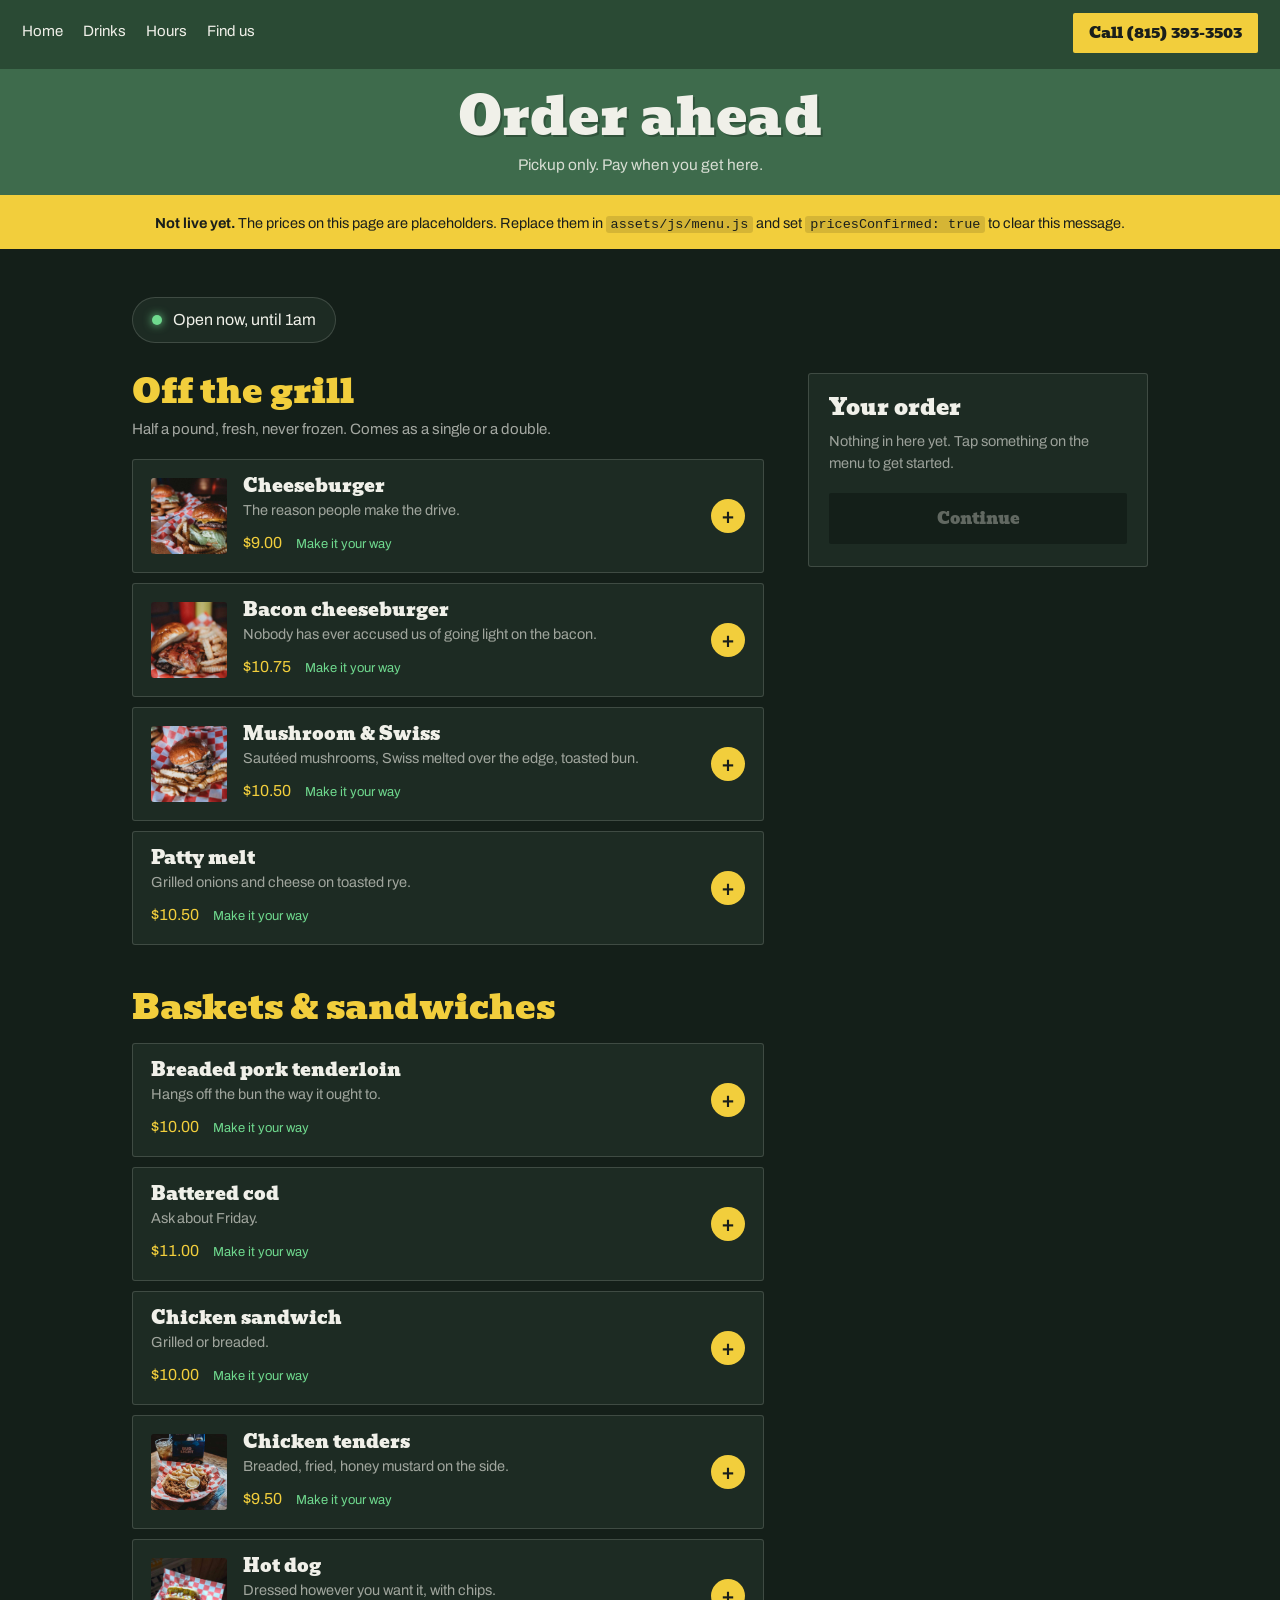
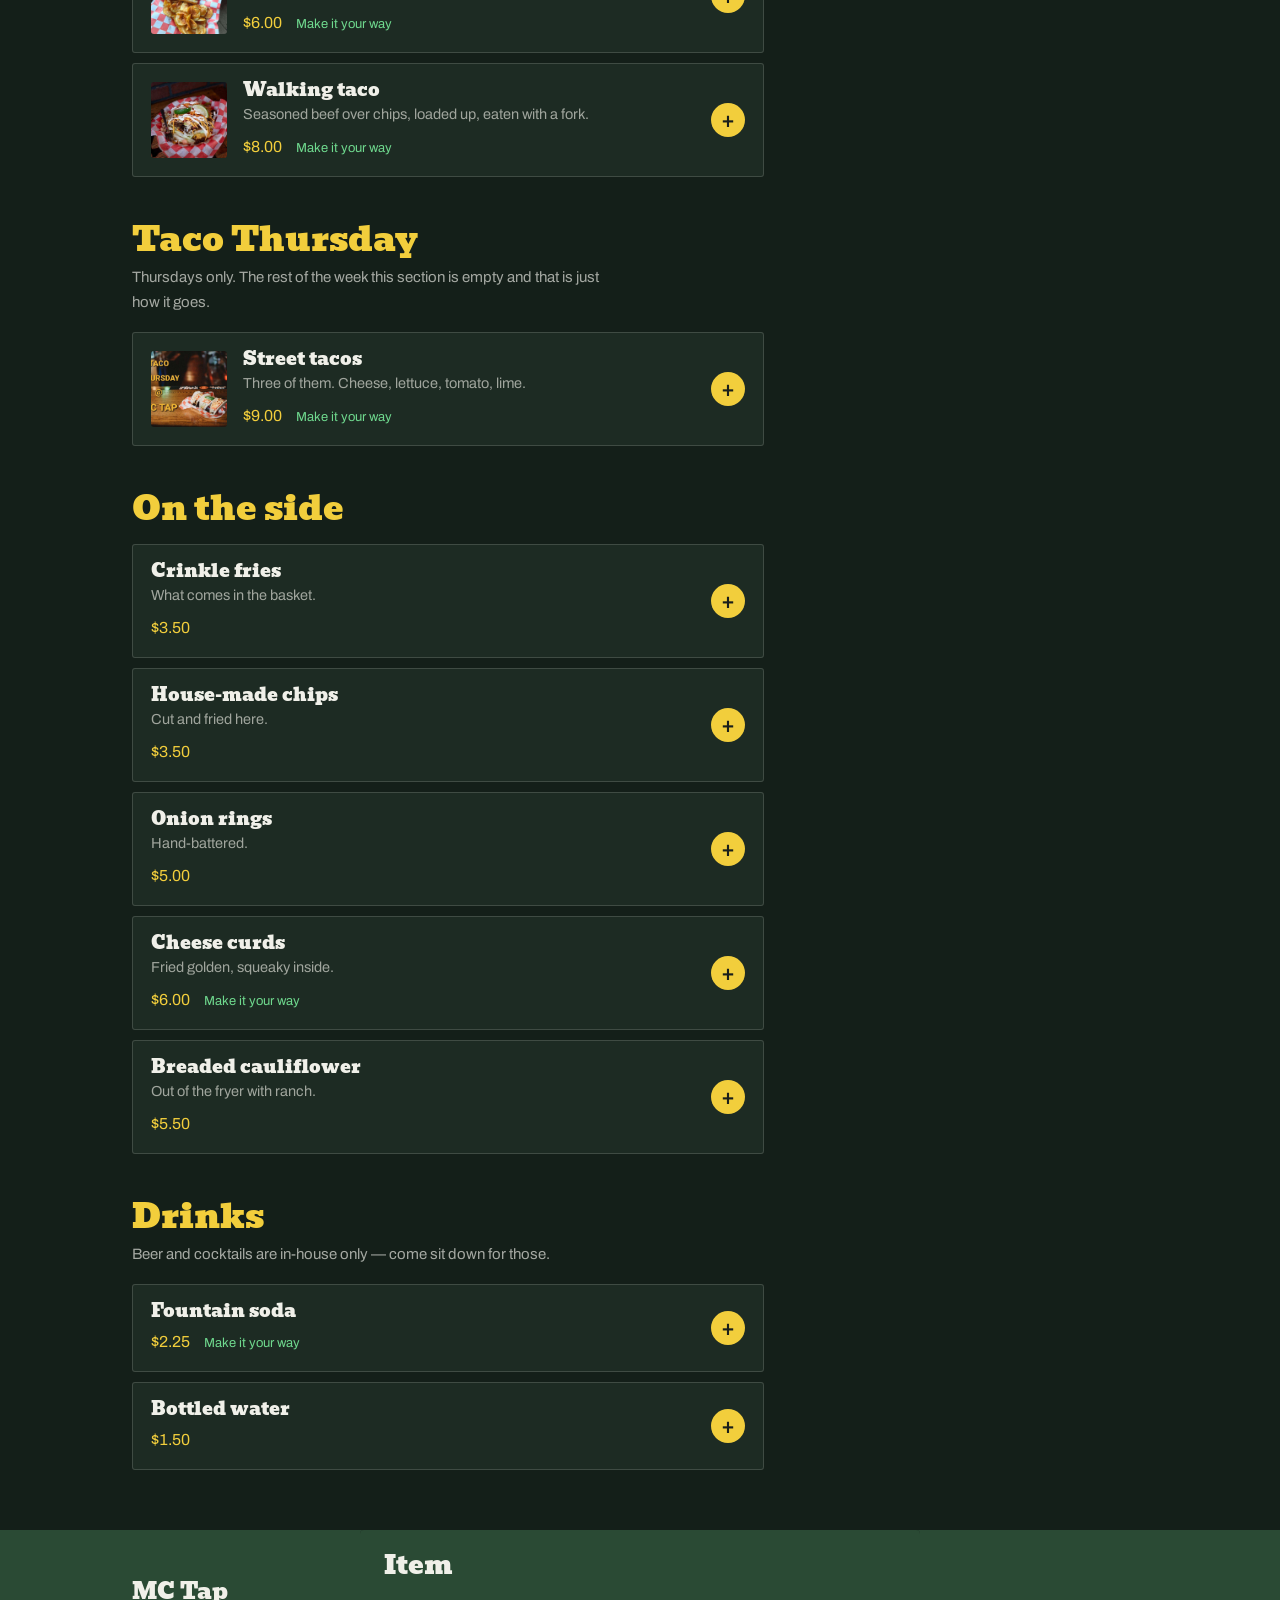
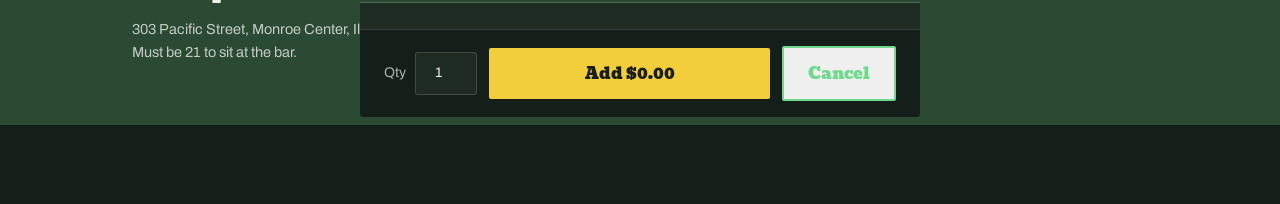
==== commit 3aa07d9f: "Add files via upload" ====
--- a/order.html
+++ b/order.html
@@ -214,6 +214,11 @@
 /* order CTA under the hero line */
 .welcome .btnrow{margin-top:22px}
 .board footer a{color:var(--green);font-weight:600}
+
+/* full-width photo banner inside a section */
+.banner{margin:0;overflow:hidden;background:#000;aspect-ratio:3/2}
+.banner img{width:100%;height:100%;object-fit:cover}
+.banner.small{margin-top:22px;aspect-ratio:16/9}
 
 </style>
 <style>
@@ -814,6 +819,7 @@
   id: "side", label: "Side", type: "single", required: true,
   options: [
     { label: "Crinkle fries", price: 0 },
+    { label: "House-made chips", price: 0 },
     { label: "Onion rings", price: 1.50 },
     { label: "Cheese curds", price: 2.50 },
     { label: "Breaded cauliflower", price: 2.00 },
@@ -832,6 +838,7 @@
         name: "Cheeseburger",
         desc: "The reason people make the drive.",
         price: 9.00,
+        image: "[data-uri]",
         groups: [
           { id: "size", label: "Size", type: "single", required: true,
             options: [ { label: "Single", price: 0 }, { label: "Double", price: 3.50 } ] },
@@ -843,7 +850,7 @@
         name: "Bacon cheeseburger",
         desc: "Nobody has ever accused us of going light on the bacon.",
         price: 10.75,
-        image: "[data-uri]",
+        image: "[data-uri]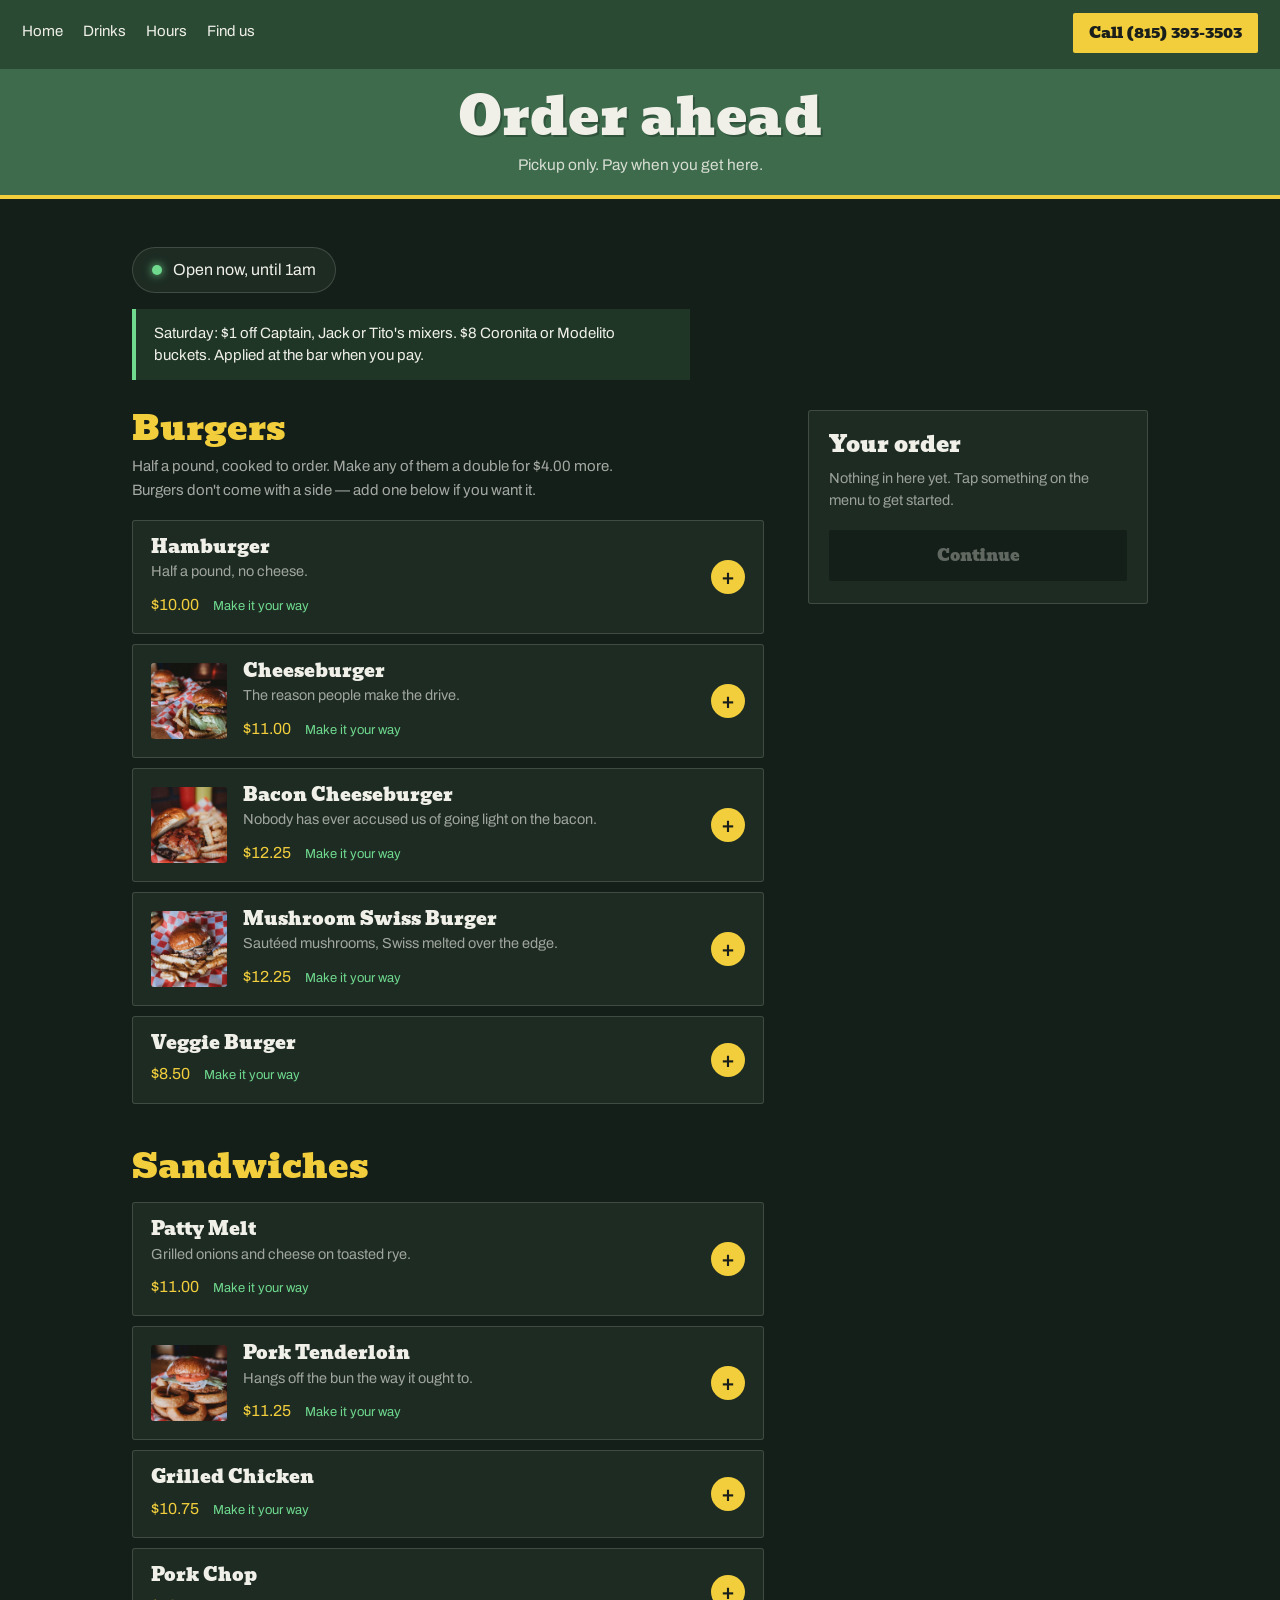
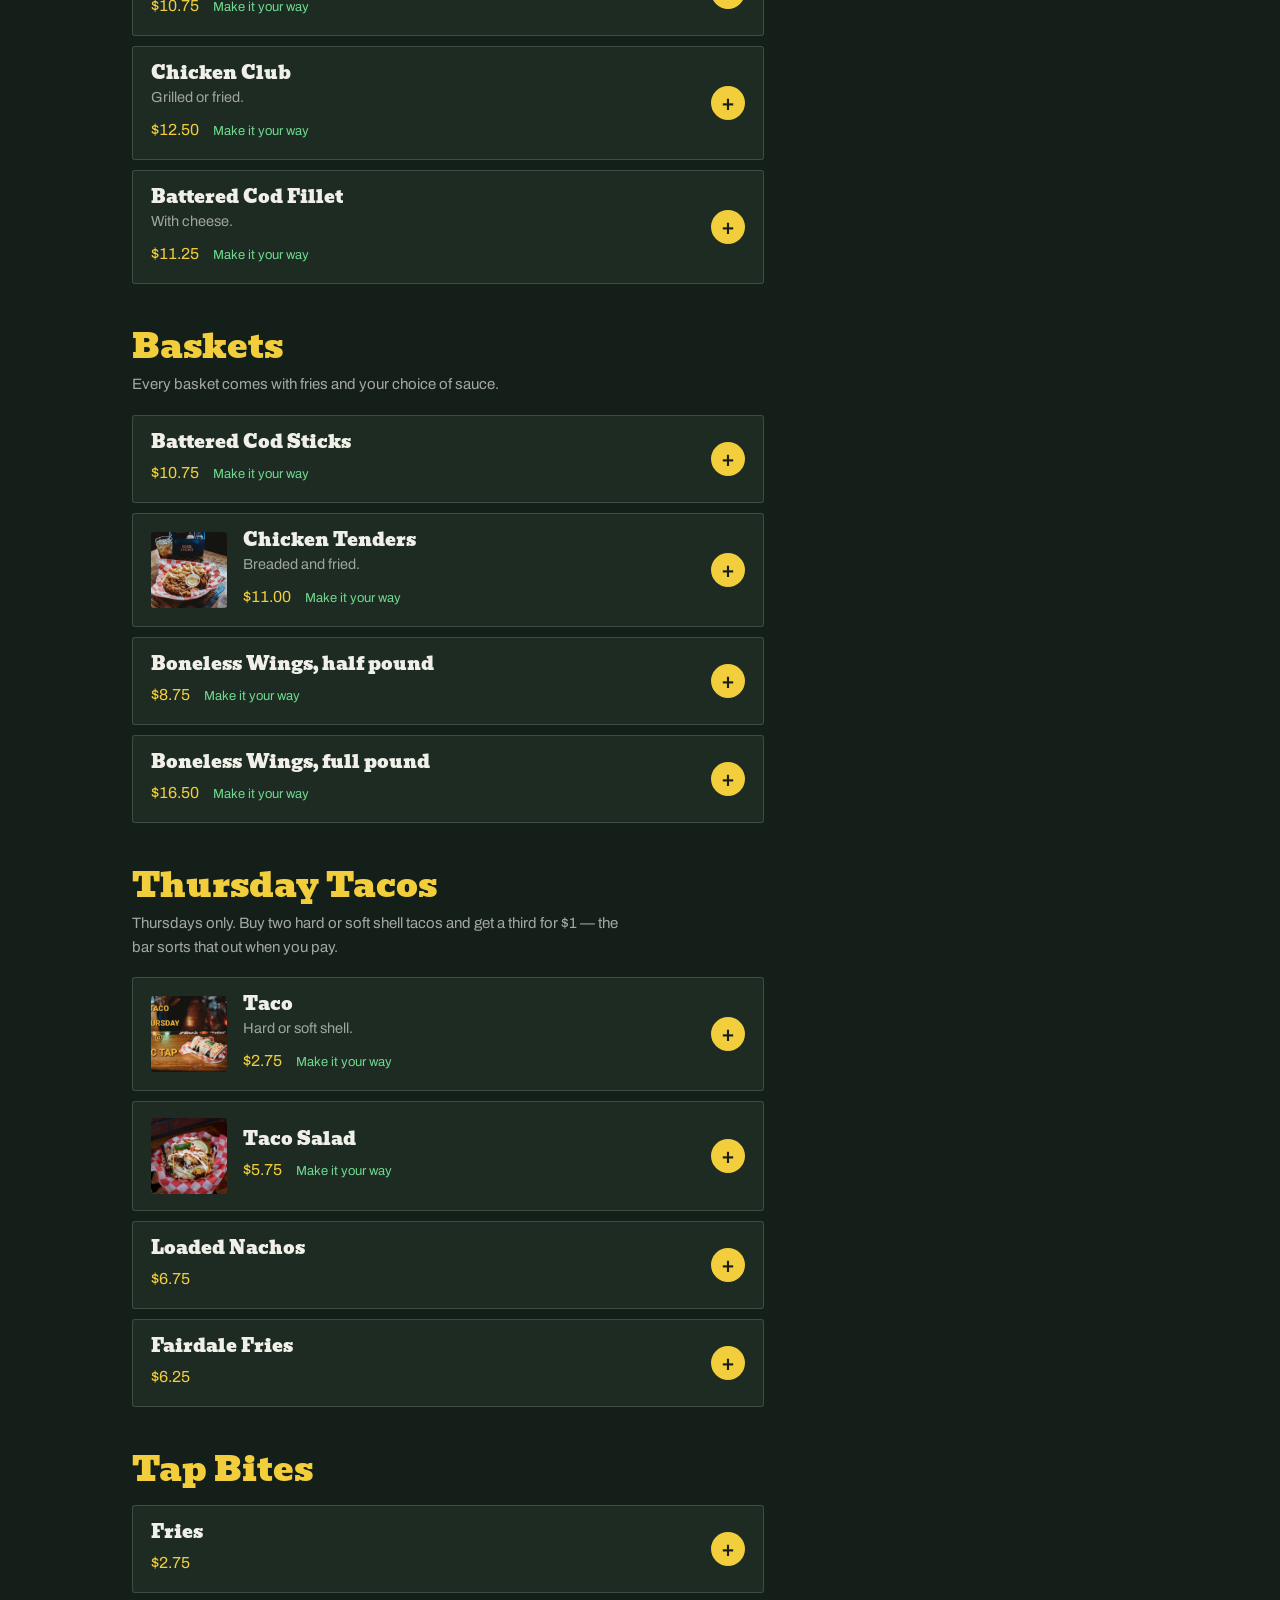
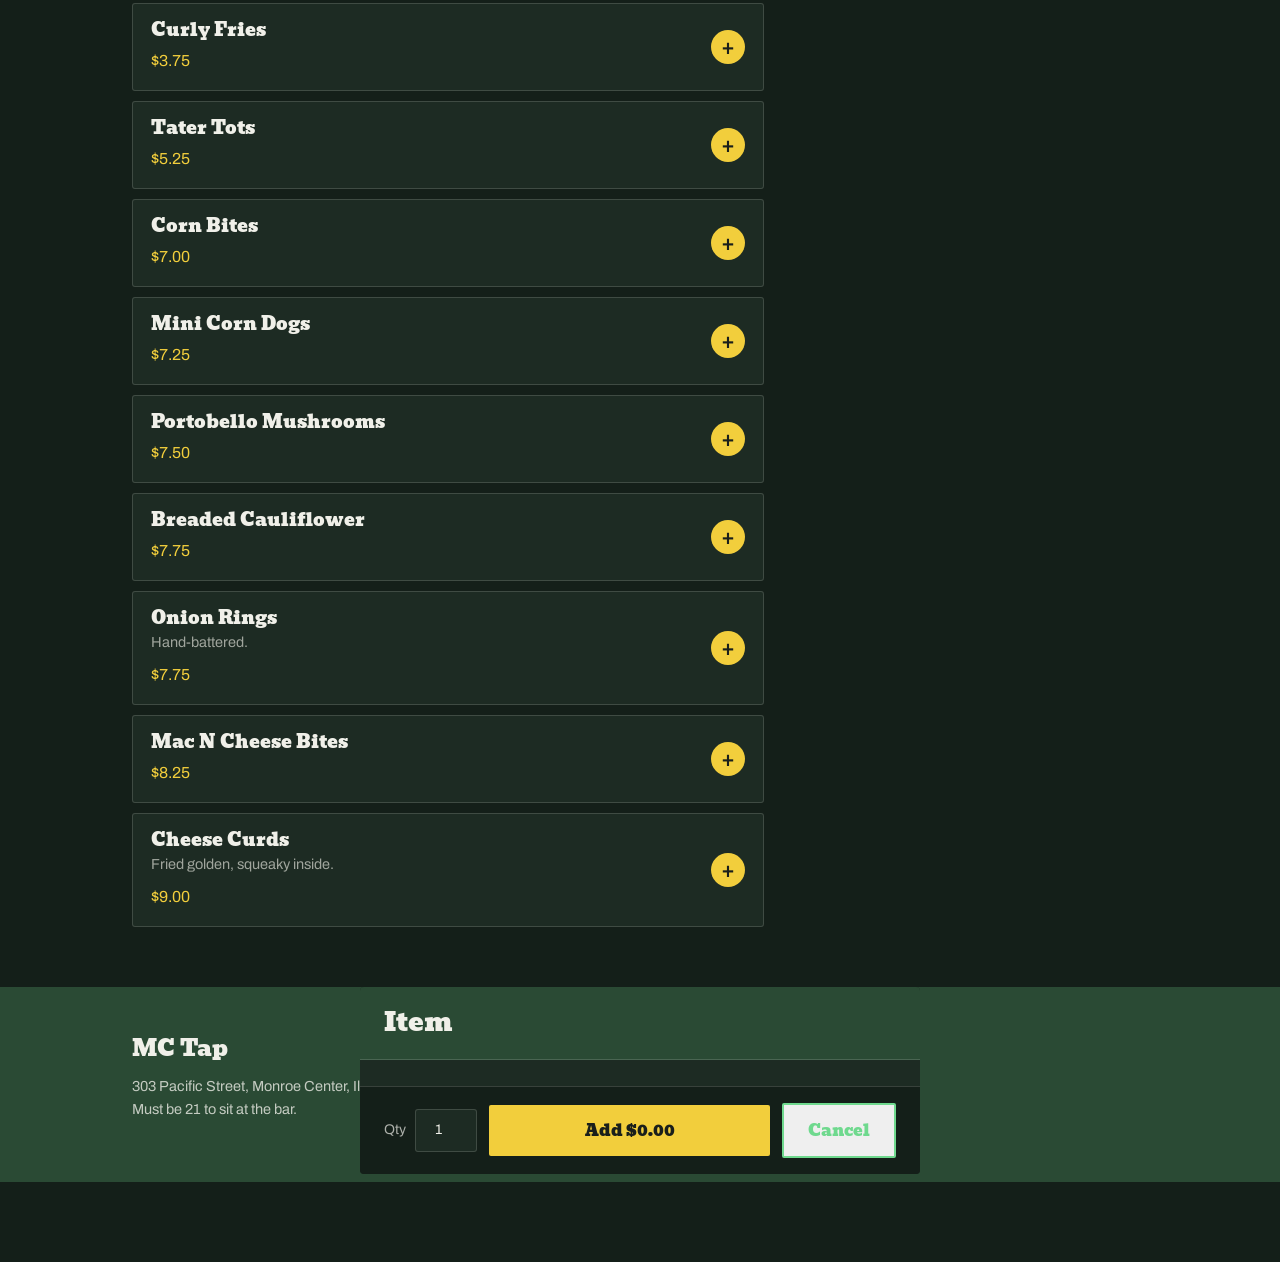
==== commit 553d411d: "Full menu with prices" ====
--- a/order.html
+++ b/order.html
@@ -219,6 +219,13 @@
 .banner{margin:0;overflow:hidden;background:#000;aspect-ratio:3/2}
 .banner img{width:100%;height:100%;object-fit:cover}
 .banner.small{margin-top:22px;aspect-ratio:16/9}
+
+/* priced menu rows */
+.items.priced li{display:grid;grid-template-columns:1fr auto;align-items:baseline;gap:4px 14px}
+.items.priced li strong{grid-column:1}
+.items.priced li span{grid-column:1;font-size:13.5px}
+.items.priced li b{grid-column:2;grid-row:1;font-weight:500;font-variant-numeric:tabular-nums;color:var(--green-dp)}
+.sub-head{font-size:20px;color:var(--white);margin-bottom:14px}
 
 </style>
 <style>
@@ -402,6 +409,13 @@
   .menu-item-thumb{width:60px;height:60px}
 }
 
+/* today's special strip on the order page */
+.today-special{
+  margin:16px 0 0;padding:13px 18px;max-width:62ch;
+  background:rgba(111,217,142,.12);border-left:4px solid var(--neon);
+  font-size:15px;line-height:1.5;
+}
+
 </style>
 </head>
 <body class="page-order">
@@ -435,6 +449,7 @@
       <span id="statusText">Checking today's hours…</span>
     </div>
     <p id="orderNotice" class="order-notice" role="status" hidden></p>
+    <p id="todaySpecial" class="today-special" hidden></p>
   </div>
 </div>
 
@@ -459,7 +474,8 @@
 
         <div id="cartTotals" class="cart-totals" hidden>
           <div class="row"><span>Subtotal</span><span id="cartSubtotal">$0.00</span></div>
-          <div class="row muted"><span>Tax</span><span id="cartTax">$0.00</span></div>
+          <div class="row muted" id="taxRow" hidden><span>Tax</span><span id="cartTax">$0.00</span></div>
+          <div class="row muted" id="taxNote"><span>Tax</span><span>added at the bar</span></div>
           <div class="row total"><span>Total</span><span id="cartTotal">$0.00</span></div>
           <p class="cart-fineprint">You pay at the bar when you pick up. Nothing is charged here.</p>
         </div>
@@ -707,68 +723,49 @@
 /* ===========================================================================
    MC TAP — MENU DATA
    ===========================================================================
-
-   This is the only file you edit to change the online menu. Item names,
-   prices, and every substitution option live here.
-
-   >>> EVERY PRICE BELOW IS A PLACEHOLDER. <<<
-   They were invented to make the page work. Get the real numbers from the
-   bar, replace them, and then set  pricesConfirmed: true  in CONFIG below.
-   Until you do, a warning strip shows at the top of the order page so this
-   can't accidentally go live wrong.
-
-   PRICE RULES
-     price        what the item costs on its own
-     options[].price   what that option ADDS (use a negative number to take
-                       money off, e.g. skipping the side)
-     0            free / included
-
-   GROUP TYPES
-     "single"   pick exactly one (radio buttons)
-     "multi"    pick any number (checkboxes)
-     required:true  means the customer can't add the item without choosing
+   Transcribed from the printed 2026 menu. Prices are real.
+
+   Two things are still guesses and are marked TODO below:
+     - add-on prices (bacon, cheese, mushrooms) were inferred from the gaps
+       between menu items, not read off a menu
+     - the cheese varieties offered on a cheeseburger
    =========================================================================== */
 
 window.MCTAP_CONFIG = {
-  // Flip to true once real prices are in. Leave false while testing.
-  pricesConfirmed: false,
-
-  // Flip to true to stop taking orders (kitchen slammed, closing early,
-  // holiday). The page still shows the menu but the order button is off.
-  // NOTE: this only works if someone edits the file and redeploys. A real
-  // one-tap pause switch needs a backend — see README.
+  pricesConfirmed: true,
+
+  // Flip to true to stop taking orders (kitchen slammed, closing early).
   orderingPaused: false,
 
-  // Minutes the kitchen needs. Shown to the customer as the earliest pickup.
   prepMinutes: 20,
-
-  // Kitchen stops taking online orders this many minutes before the bar
-  // closes, so nobody orders a burger at 11:58pm.
   lastOrderBeforeCloseMinutes: 45,
 
-  // Illinois sales tax on prepared food, as a decimal. CHECK THIS with
-  // whoever does the bar's books — Ogle County rates apply on top of state.
-  taxRate: 0.0875,
+  // null = don't show a tax line, just say tax is added at the bar.
+  // Put the real combined Ogle County rate here (e.g. 0.0725) once confirmed.
+  taxRate: null,
 
   phone: "+18153933503",
   phoneDisplay: "(815) 393-3503",
 
-  // ---- WHERE ORDERS GO -------------------------------------------------
-  // Leave endpoint as null and the page falls back to text message / email /
-  // copy-to-clipboard, which needs no server at all and works today.
-  //
-  // Set it to a URL and the order gets POSTed there as JSON instead. That
-  // URL can be a Formspree form, a Zapier or Make webhook, a serverless
-  // function, or the bar's POS if it accepts orders over an API.
+  // Shown on the order page. Applied by the bar at payment, not by this page.
+  dailySpecials: [
+    "Sunday: buy any burger, get one half off. Equal or lesser value. And $1 off Bloody Marys.",
+    "Monday: $1 off all sandwiches. $2.75 domestic cans.",
+    "Tuesday: $1 off all burgers and Tap Bites. $1 off drafts.",
+    "Wednesday: $1 off all baskets. $1 off whiskey mixers.",
+    "Thursday: taco day. Buy two tacos, get one for $1. $3.50 Corona or Modelo.",
+    "Friday: $2.75 domestic bottles. $3 Jackson Morgan and Dr. shots.",
+    "Saturday: $1 off Captain, Jack or Tito's mixers. $8 Coronita or Modelito buckets."
+  ],
+
+  // Leave null and the page hands the customer a ticket to text or email.
+  // Set to a URL and orders get POSTed there as JSON instead.
   endpoint: null,
-
-  // Where the fallback text message goes. Usually the bartender's cell,
-  // not the bar's landline — a landline can't receive texts.
   orderTextTo: "+18153933503",
   orderEmailTo: "orders@example.com"
 };
 
-/* ---- shared option groups, so burgers don't repeat themselves ---- */
+/* ---- shared option groups ---- */
 
 var DONENESS = {
   id: "temp", label: "How do you want it cooked?", type: "single", required: true,
@@ -779,26 +776,35 @@
   ]
 };
 
+var DOUBLE = {
+  id: "size", label: "Size", type: "single", required: true,
+  options: [
+    { label: "Single (1/2 lb)", price: 0 },
+    { label: "Make it a double", price: 4.00 }
+  ]
+};
+
+/* TODO: confirm which cheeses are actually stocked. */
 var CHEESE = {
   id: "cheese", label: "Cheese", type: "single",
   options: [
     { label: "American", price: 0 },
     { label: "Swiss", price: 0 },
     { label: "Cheddar", price: 0 },
-    { label: "Pepper jack", price: 0 },
-    { label: "No cheese", price: 0 }
+    { label: "Pepper jack", price: 0 }
   ]
 };
 
+/* TODO: these prices are inferred from the menu, not confirmed.
+   Cheeseburger is $1.00 over Hamburger, so cheese ≈ $1.00.
+   Bacon Cheeseburger and Mushroom Swiss are both $1.25 over Cheeseburger. */
 var ADDONS = {
   id: "addons", label: "Add anything?", type: "multi",
   options: [
-    { label: "Bacon", price: 1.75 },
+    { label: "Bacon", price: 1.25 },
+    { label: "Sautéed mushrooms", price: 1.25 },
     { label: "Grilled onions", price: 0.75 },
-    { label: "Sautéed mushrooms", price: 0.75 },
-    { label: "Fried egg", price: 1.25 },
-    { label: "Extra patty", price: 3.50 },
-    { label: "Extra cheese", price: 0.75 }
+    { label: "Extra cheese", price: 1.00 }
   ]
 };
 
@@ -815,214 +821,124 @@
   ]
 };
 
-var SIDE = {
-  id: "side", label: "Side", type: "single", required: true,
+/* Burgers and sandwiches do NOT come with a side. Baskets do. */
+var ADD_SIDE = {
+  id: "side", label: "Add a side?", type: "single",
   options: [
-    { label: "Crinkle fries", price: 0 },
-    { label: "House-made chips", price: 0 },
-    { label: "Onion rings", price: 1.50 },
-    { label: "Cheese curds", price: 2.50 },
-    { label: "Breaded cauliflower", price: 2.00 },
-    { label: "No side", price: -1.50 }
+    { label: "No side", price: 0 },
+    { label: "Fries", price: 2.75 },
+    { label: "Curly fries", price: 3.75 },
+    { label: "Tater tots", price: 5.25 },
+    { label: "Onion rings", price: 7.75 },
+    { label: "Cheese curds", price: 9.00 }
+  ]
+};
+
+var BASKET_SAUCE = {
+  id: "sauce", label: "Choice of sauce", type: "single", required: true,
+  options: [
+    { label: "Ranch", price: 0 },
+    { label: "Honey mustard", price: 0 },
+    { label: "BBQ", price: 0 },
+    { label: "Buffalo", price: 0 },
+    { label: "Tartar", price: 0 }
   ]
 };
 
 window.MCTAP_MENU = [
   {
     id: "burgers",
-    name: "Off the grill",
-    note: "Half a pound, fresh, never frozen. Comes as a single or a double.",
+    name: "Burgers",
+    note: "Half a pound, cooked to order. Make any of them a double for $4.00 more. Burgers don't come with a side — add one below if you want it.",
     items: [
-      {
-        id: "cheeseburger",
-        name: "Cheeseburger",
-        desc: "The reason people make the drive.",
-        price: 9.00,
+      { id: "hamburger", name: "Hamburger", desc: "Half a pound, no cheese.", price: 10.00,
+        groups: [ DOUBLE, DONENESS, ADDONS, HOLDS, ADD_SIDE ] },
+      { id: "cheeseburger", name: "Cheeseburger", desc: "The reason people make the drive.", price: 11.00,
         image: "[data-uri]",
-        groups: [
-          { id: "size", label: "Size", type: "single", required: true,
-            options: [ { label: "Single", price: 0 }, { label: "Double", price: 3.50 } ] },
-          DONENESS, CHEESE, ADDONS, HOLDS, SIDE
-        ]
-      },
-      {
-        id: "bacon-cheeseburger",
-        name: "Bacon cheeseburger",
-        desc: "Nobody has ever accused us of going light on the bacon.",
-        price: 10.75,
+        groups: [ DOUBLE, DONENESS, CHEESE, ADDONS, HOLDS, ADD_SIDE ] },
+      { id: "bacon-cheeseburger", name: "Bacon Cheeseburger", desc: "Nobody has ever accused us of going light on the bacon.", price: 12.25,
         image: "[data-uri]",
-        groups: [
-          { id: "size", label: "Size", type: "single", required: true,
-            options: [ { label: "Single", price: 0 }, { label: "Double", price: 3.50 } ] },
-          DONENESS, CHEESE, ADDONS, HOLDS, SIDE
-        ]
-      },
-      {
-        id: "mushroom-swiss",
-        name: "Mushroom & Swiss",
-        desc: "Sautéed mushrooms, Swiss melted over the edge, toasted bun.",
-        price: 10.50,
+        groups: [ DOUBLE, DONENESS, CHEESE, ADDONS, HOLDS, ADD_SIDE ] },
+      { id: "mushroom-swiss", name: "Mushroom Swiss Burger", desc: "Sautéed mushrooms, Swiss melted over the edge.", price: 12.25,
         image: "[data-uri]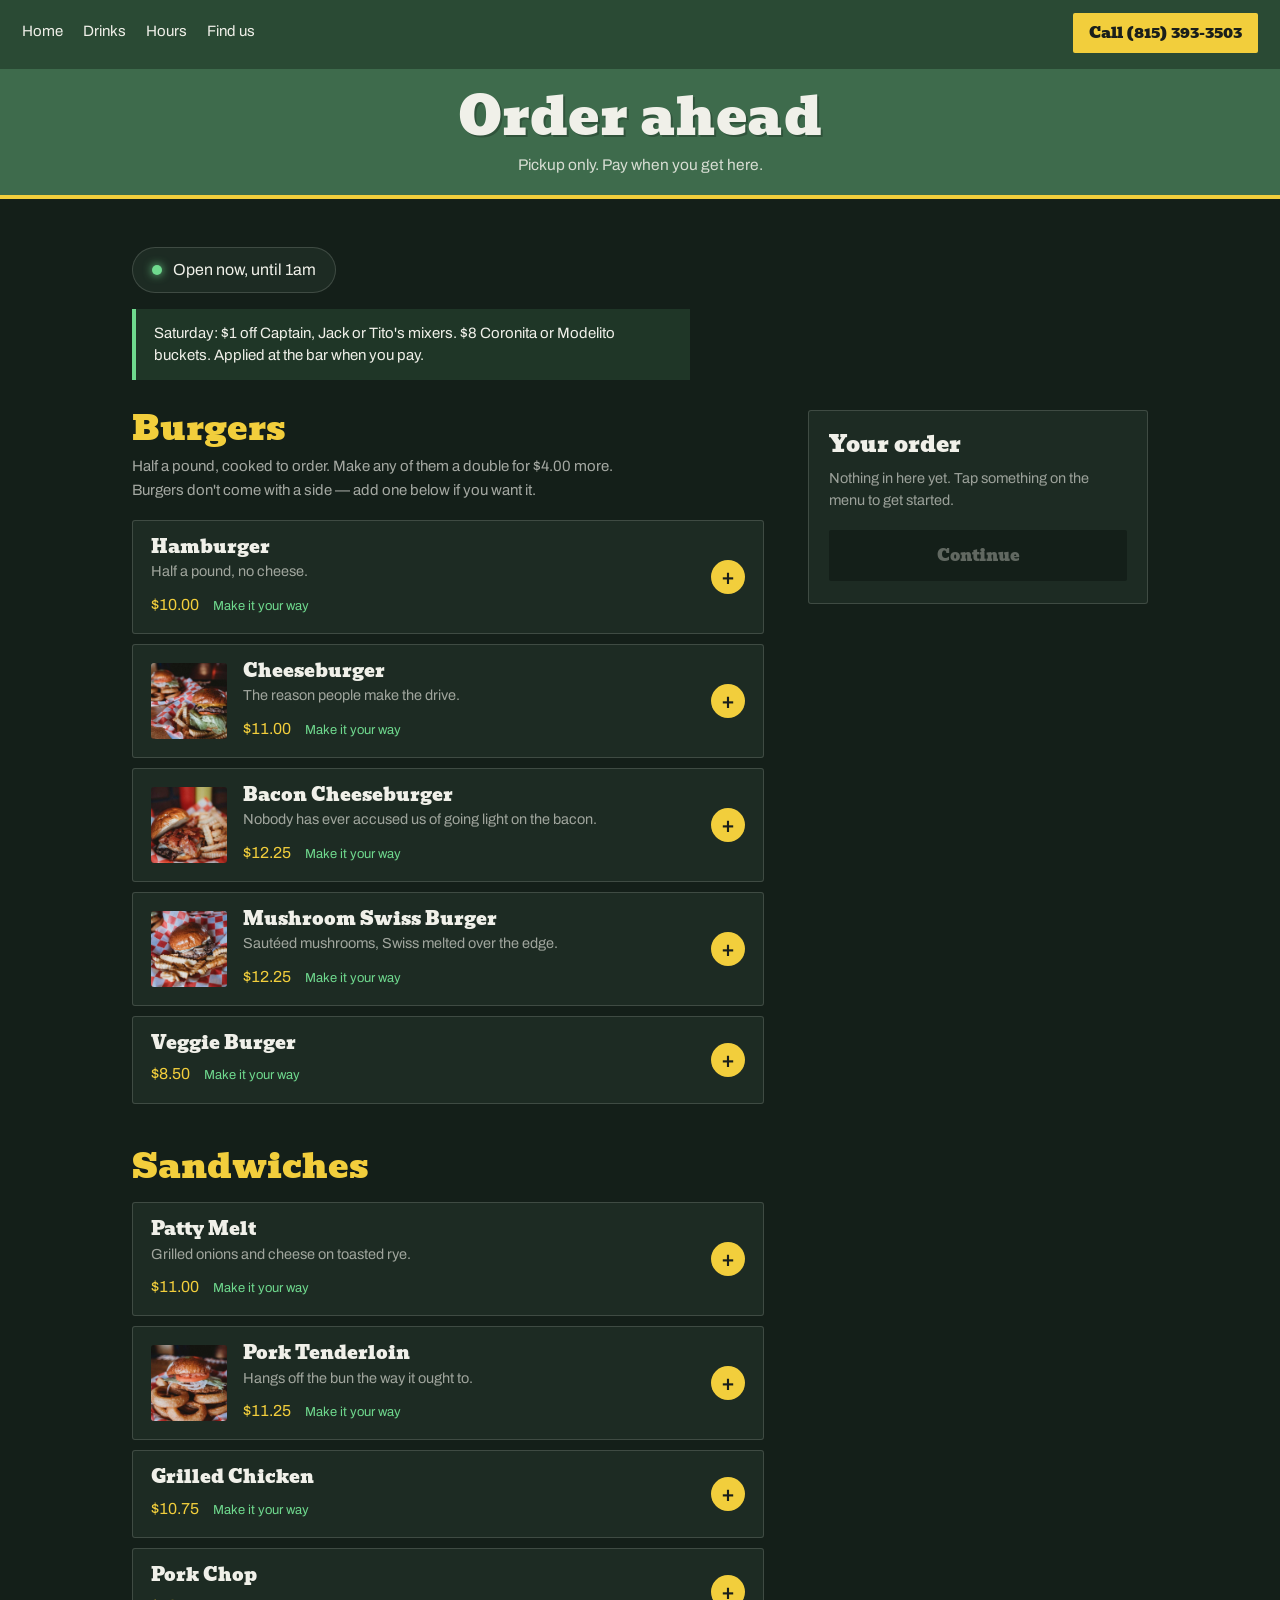
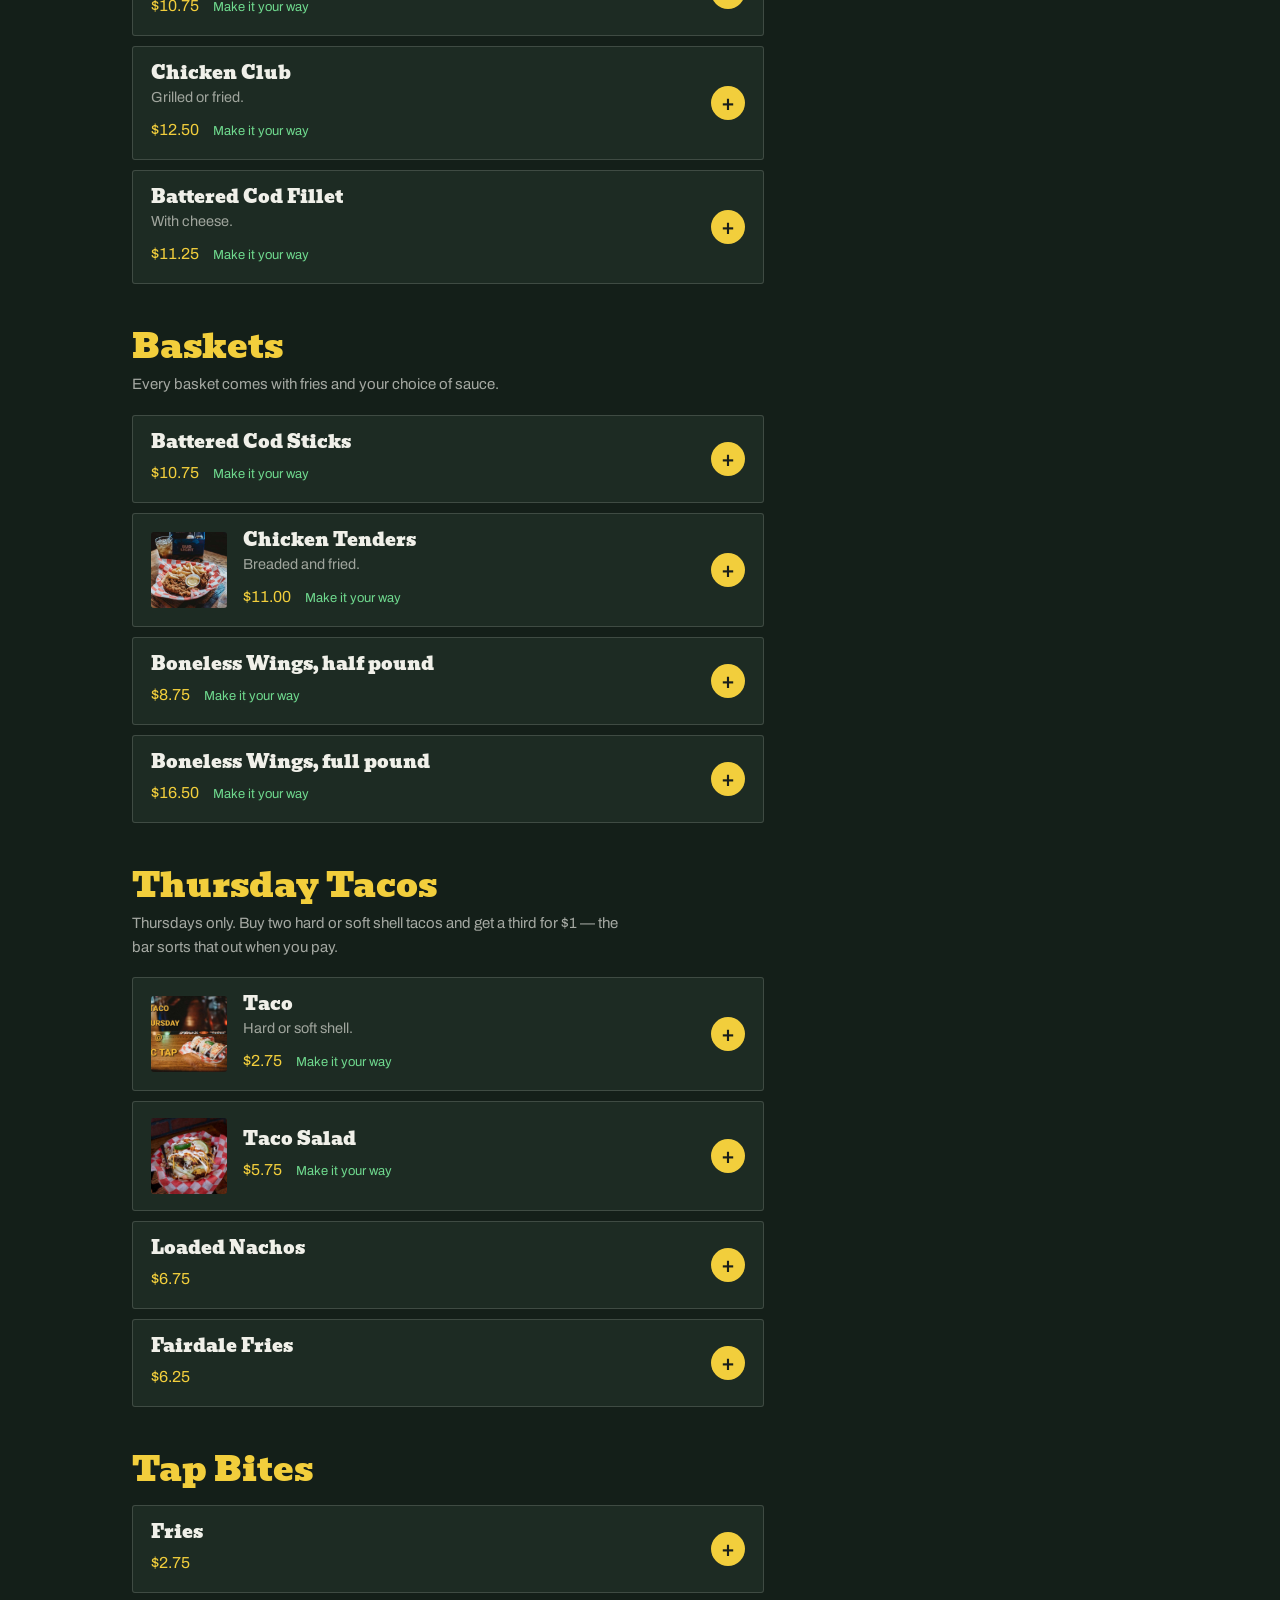
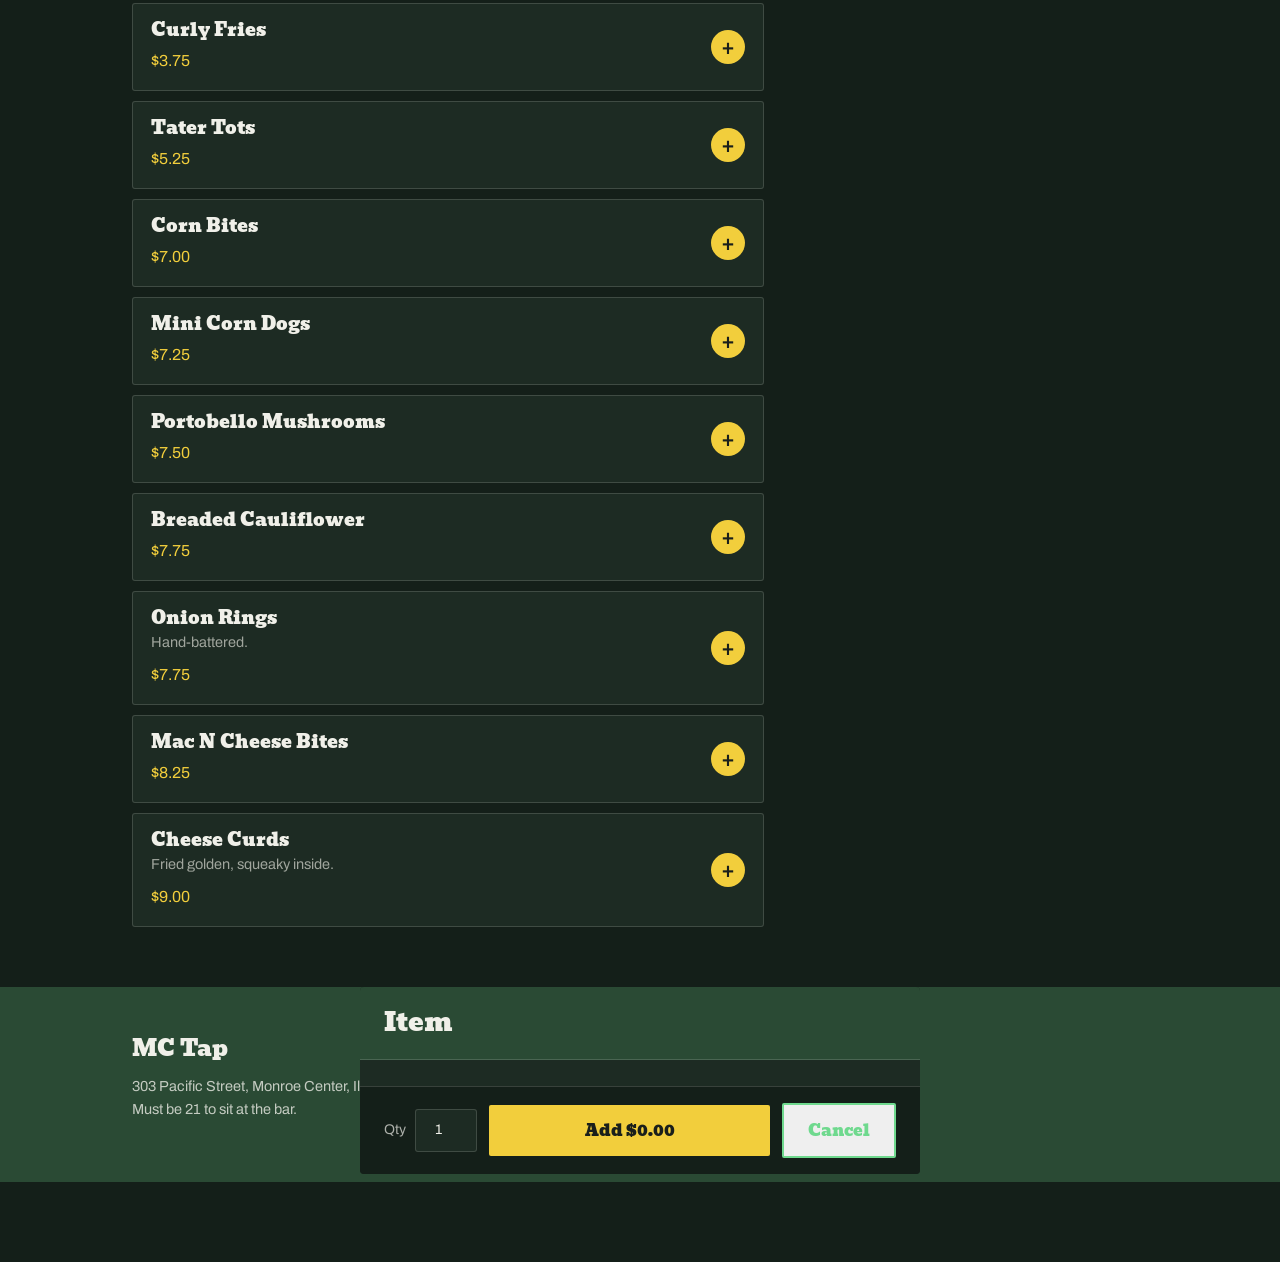
==== commit 270becbb: "Updated logo" ====
--- a/order.html
+++ b/order.html
@@ -226,6 +226,8 @@
 .items.priced li span{grid-column:1;font-size:13.5px}
 .items.priced li b{grid-column:2;grid-row:1;font-weight:500;font-variant-numeric:tabular-nums;color:var(--green-dp)}
 .sub-head{font-size:20px;color:var(--white);margin-bottom:14px}
+.banner.wide{aspect-ratio:3/2}
+@media (max-width:640px){.banner.wide{aspect-ratio:1/1}}
 
 </style>
 <style>
@@ -522,9 +524,10 @@
 
     <div id="handoff" class="handoff">
       <div class="btnrow">
-        <a class="btn solid" id="sendText" href="#">Send by text</a>
-        <a class="btn ghost" id="sendEmail" href="#">Send by email</a>
-        <button type="button" class="btn ghost" id="copyTicket">Copy order</button>
+        <a class="btn solid" id="sendText" href="#" hidden>Send by text</a>
+        <a class="btn ghost" id="sendEmail" href="#" hidden>Send by email</a>
+        <button type="button" class="btn solid" id="copyTicket">Copy order</button>
+        <a class="btn ghost" id="callItIn" href="tel:+18153933503">Call it in</a>
       </div>
     </div>
 
@@ -758,11 +761,30 @@
     "Saturday: $1 off Captain, Jack or Tito's mixers. $8 Coronita or Modelito buckets."
   ],
 
-  // Leave null and the page hands the customer a ticket to text or email.
-  // Set to a URL and orders get POSTed there as JSON instead.
+  // ---- WHERE ORDERS GO -------------------------------------------------
+  //
+  // PRIVACY: everything in this file is public. It ships to the browser as
+  // plain text and anyone can read it with View Source. Never put a personal
+  // phone number or private email address in here.
+  //
+  // OPTION A (recommended) — set `endpoint` to a URL.
+  //   The order is POSTed there as JSON. The destination phone number or
+  //   inbox lives in that service's settings, NOT in this file, so nothing
+  //   personal is ever published. Use a Formspree form, a Zapier or Make
+  //   webhook, or a small serverless function.
+  //
+  // OPTION B — leave `endpoint` null and set a public contact below.
+  //   The customer gets a finished ticket and sends it themselves. Only use
+  //   a number or address the bar is happy to publish. A free Google Voice
+  //   number works well: it can receive texts, it forwards to whoever is
+  //   working, and it can be reassigned later without touching the website.
+  //
+  // Set either of these to null and that button disappears. With both null
+  // the customer gets "copy the order" and "call it in" instead, which is
+  // always safe.
   endpoint: null,
-  orderTextTo: "+18153933503",
-  orderEmailTo: "orders@example.com"
+  orderTextTo: null,
+  orderEmailTo: null
 };
 
 /* ---- shared option groups ---- */
@@ -854,7 +876,7 @@
       { id: "hamburger", name: "Hamburger", desc: "Half a pound, no cheese.", price: 10.00,
         groups: [ DOUBLE, DONENESS, ADDONS, HOLDS, ADD_SIDE ] },
       { id: "cheeseburger", name: "Cheeseburger", desc: "The reason people make the drive.", price: 11.00,
-        image: "[data-uri]",
+        image: "[data-uri]",
         groups: [ DOUBLE, DONENESS, CHEESE, ADDONS, HOLDS, ADD_SIDE ] },
       { id: "bacon-cheeseburger", name: "Bacon Cheeseburger", desc: "Nobody has ever accused us of going light on the bacon.", price: 12.25,
         image: "[data-uri]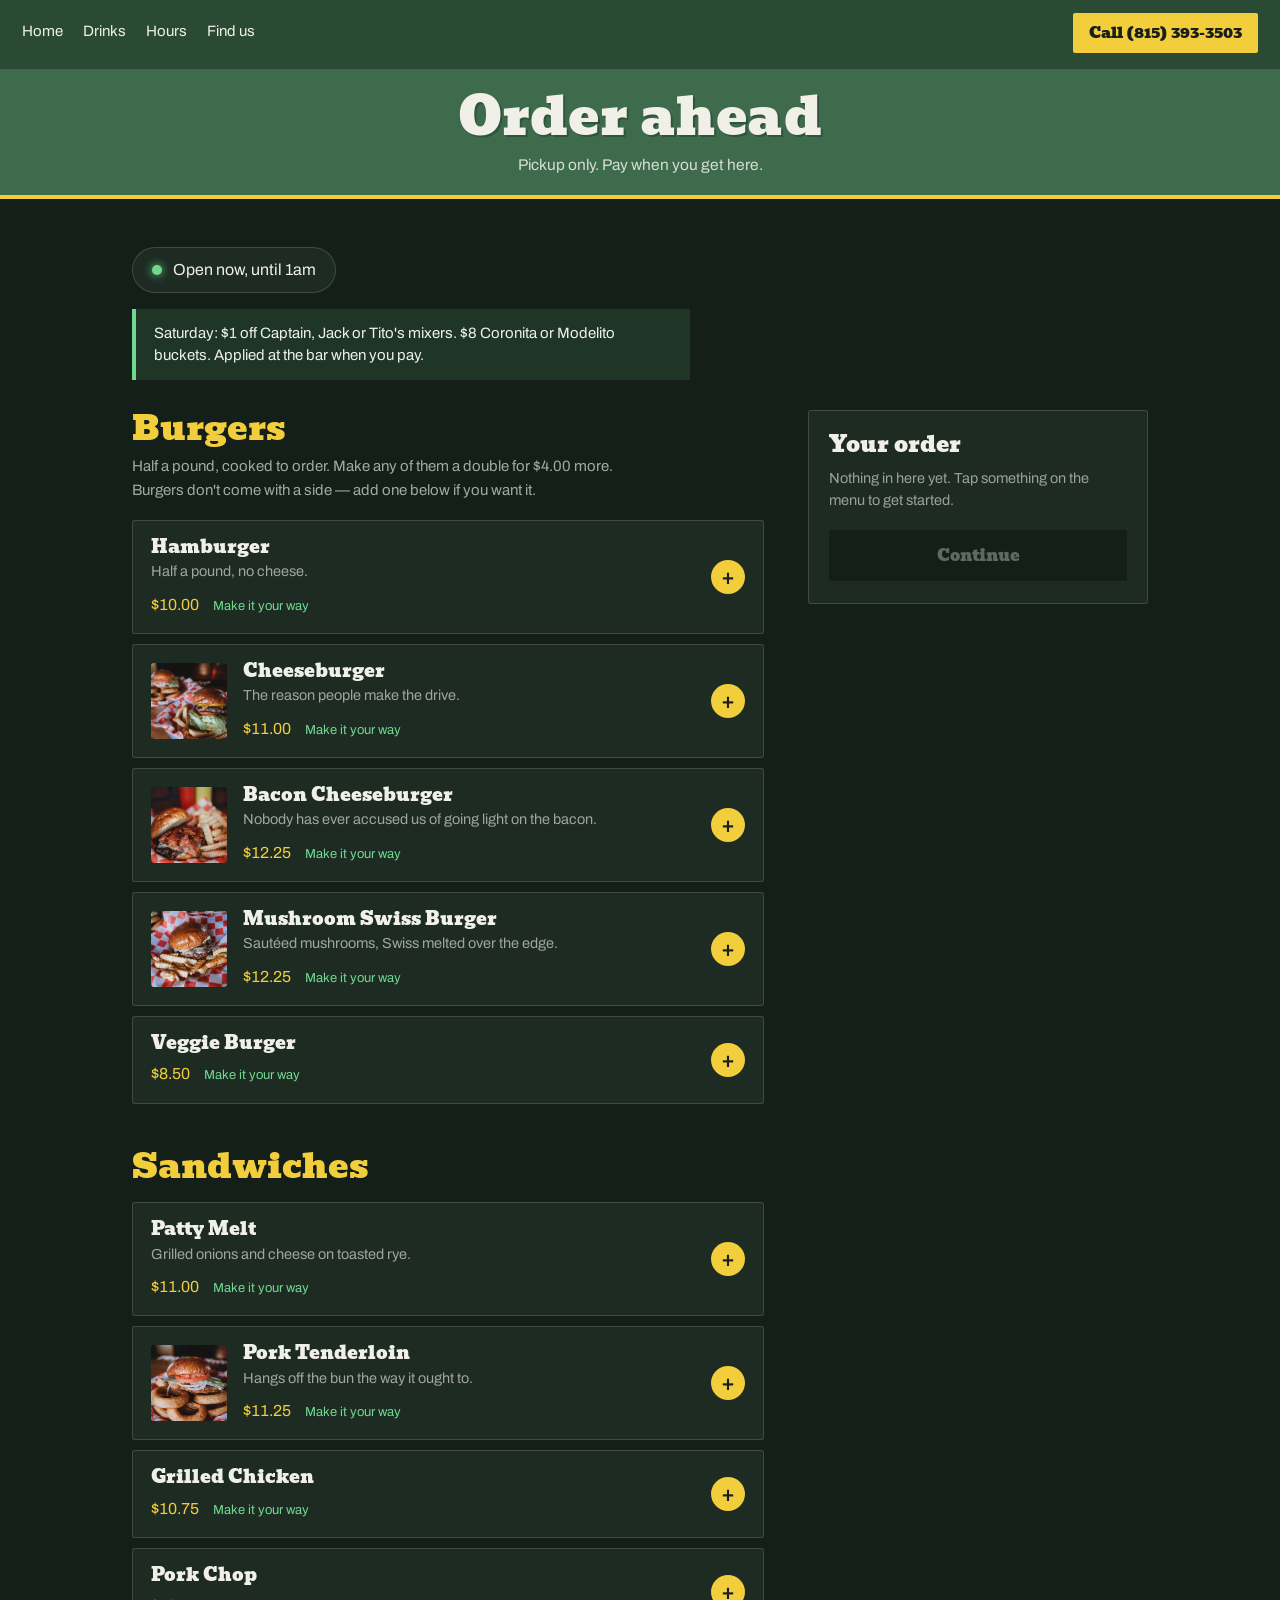
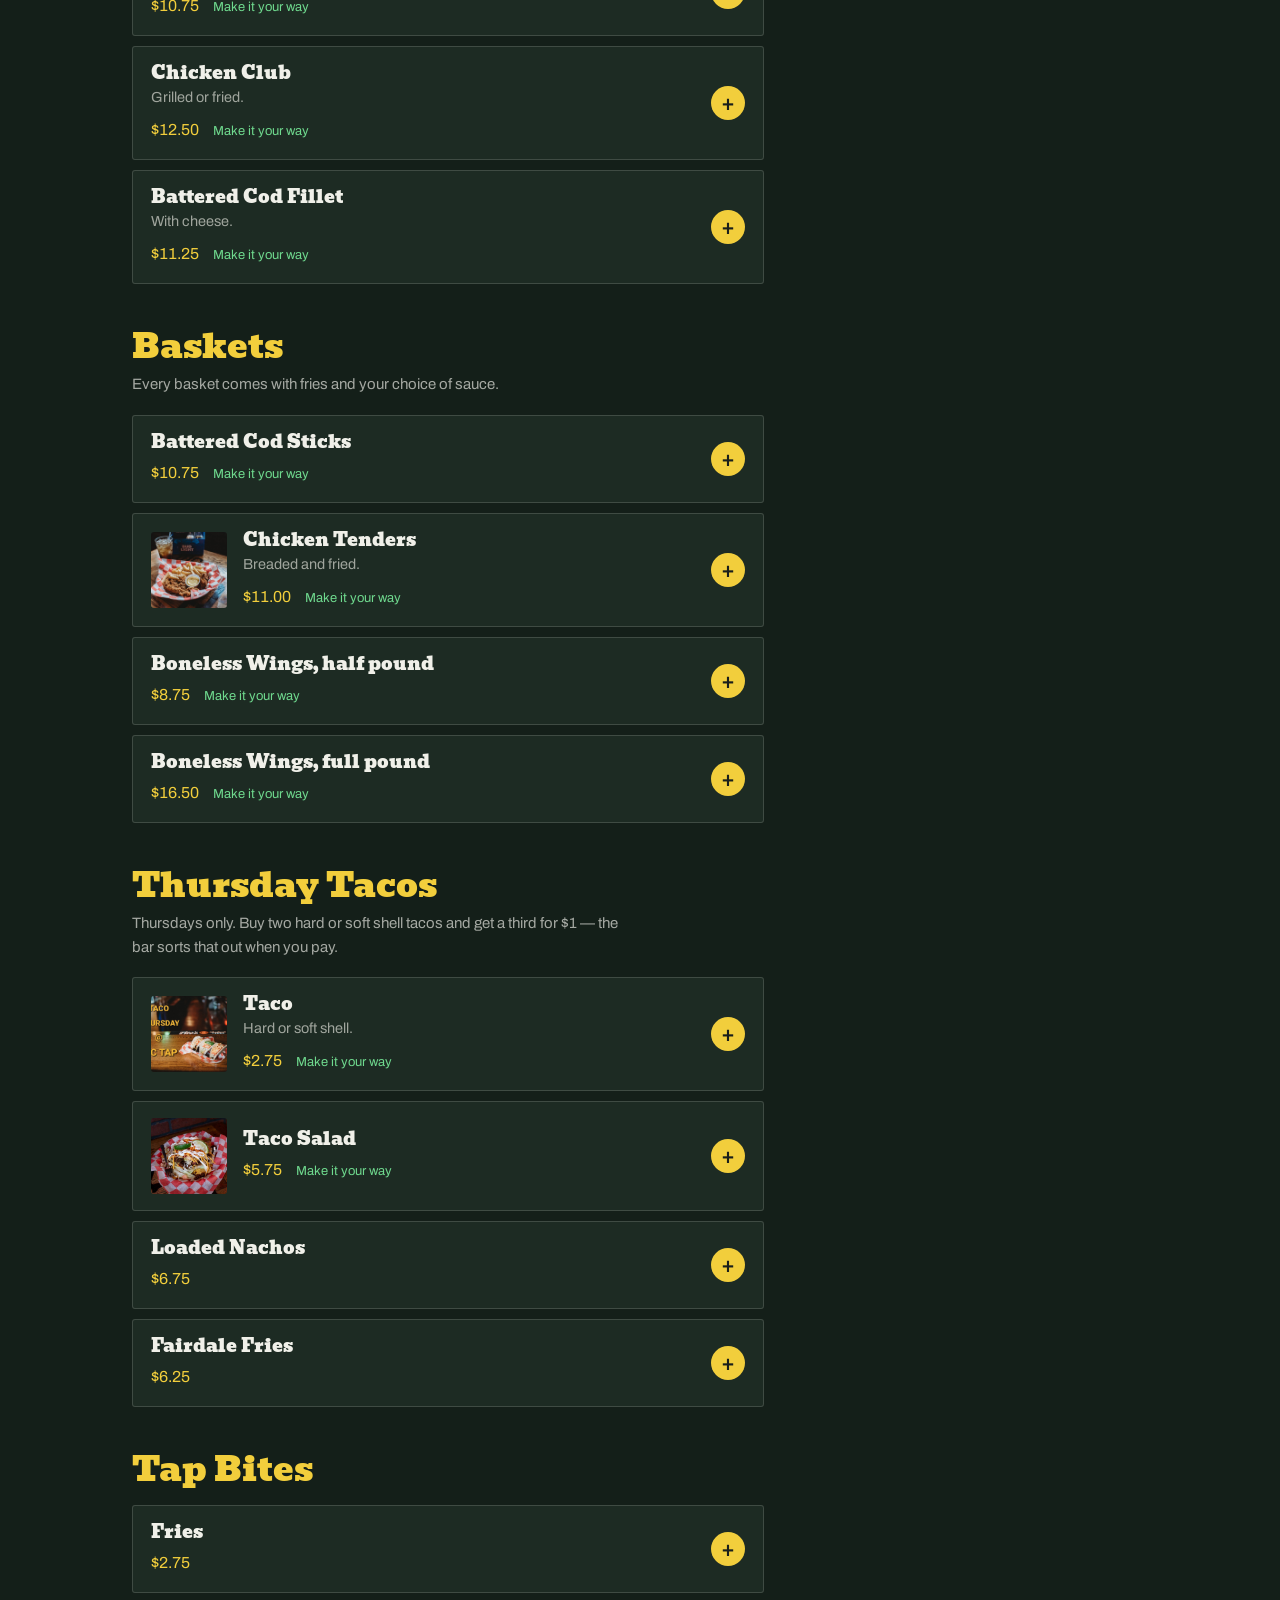
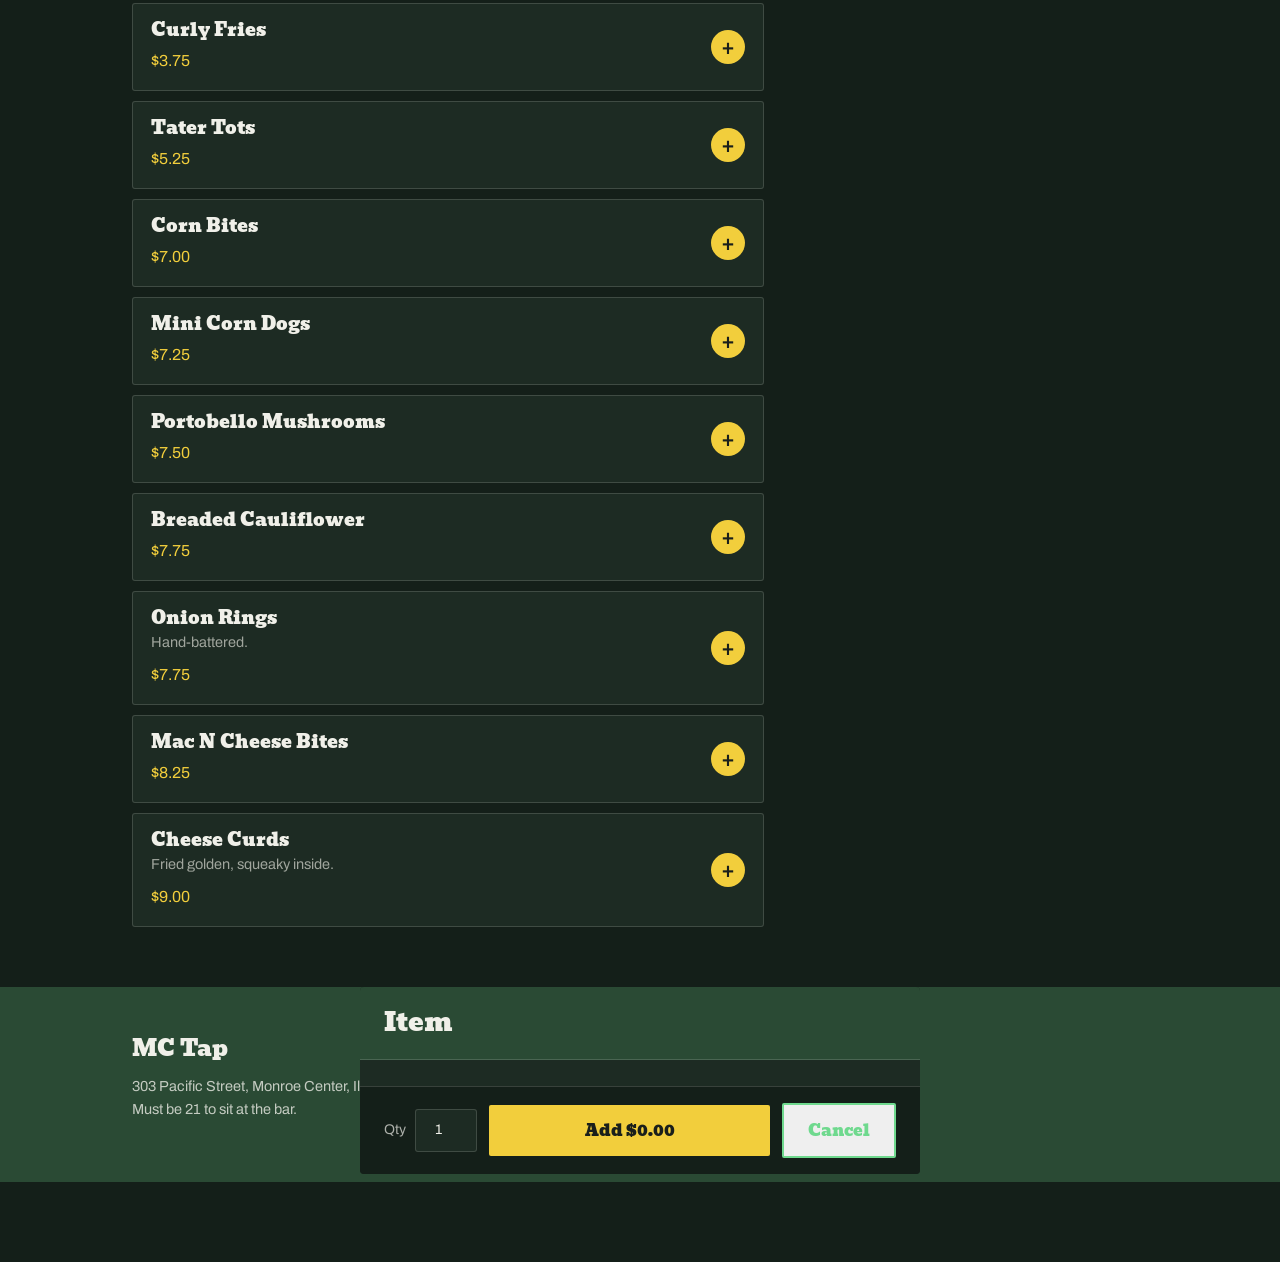
==== commit 4a99f532: "Update Index and Order for Full implementation" ====
--- a/order.html
+++ b/order.html
@@ -9,416 +9,12 @@
 <meta name="robots" content="index, follow">
 <meta name="theme-color" content="#2A4A34">
 
-<link rel="icon" href="[data-uri]" type="image/svg+xml">
+<link rel="icon" href="images/favicon.svg" type="image/svg+xml">
 <link rel="preconnect" href="https://fonts.googleapis.com">
 <link rel="preconnect" href="https://fonts.gstatic.com" crossorigin>
 <link href="https://fonts.googleapis.com/css2?family=Bevan&family=Archivo:wght@400;500;600&display=swap" rel="stylesheet">
-<style>
-/* MC Tap — Monroe Center, Illinois
-   Palette sampled from the building: green paint, board-and-batten white,
-   knotty pine, and the neon behind the bar. */
-
-:root{
-  --night:#141F19;
-  --night-lt:#1D2B23;
-  --green:#3E6B4C;
-  --green-dp:#2A4A34;
-  --neon:#6FD98E;
-  --corn:#F2CE3C;
-  --pine:#E3C79C;
-  --pine-dp:#A8895E;
-  --white:#F0F0E9;
-  --check:#C8352F;
-  --ink:#1A1F1B;
-  --rule:rgba(240,240,233,.16);
-}
-
-*{box-sizing:border-box}
-html{scroll-behavior:smooth}
-@media (prefers-reduced-motion:reduce){
-  html{scroll-behavior:auto}
-  *{animation:none!important;transition:none!important}
-}
-
-body{
-  margin:0;
-  background:var(--night);
-  color:var(--white);
-  font-family:"Archivo",system-ui,-apple-system,sans-serif;
-  font-size:17px;
-  line-height:1.62;
-  -webkit-font-smoothing:antialiased;
-}
-
-.wrap{max-width:1060px;margin:0 auto;padding:0 22px}
-a{color:var(--neon)}
-a:focus-visible,button:focus-visible{outline:3px solid var(--corn);outline-offset:3px}
-h1,h2,h3{font-family:"Bevan",Georgia,serif;font-weight:400;line-height:1.06;margin:0}
-img{display:block;width:100%;height:auto}
-
-.sr-only{position:absolute;width:1px;height:1px;padding:0;margin:-1px;overflow:hidden;clip:rect(0 0 0 0);white-space:nowrap;border:0}
-.skip{position:absolute;left:-9999px;background:var(--corn);color:var(--ink);padding:10px 16px;z-index:50}
-.skip:focus{left:12px;top:12px}
-.right{text-align:right}
-
-/* ---------- masthead ---------- */
-.masthead{
-  display:flex;flex-wrap:wrap;gap:12px 26px;
-  align-items:center;justify-content:space-between;
-  padding:13px 22px;
-  background:var(--green-dp);
-}
-.masthead nav{display:flex;flex-wrap:wrap;gap:20px}
-.masthead nav a{
-  color:var(--white);text-decoration:none;font-size:15px;
-  border-bottom:2px solid transparent;padding-bottom:2px;
-}
-.masthead nav a:hover{border-bottom-color:var(--corn)}
-.callnow{
-  font-family:"Bevan",serif;font-size:15px;color:var(--ink);
-  background:var(--corn);padding:8px 16px;text-decoration:none;border-radius:2px;
-}
-.callnow:hover{background:#F7DC63}
-
-/* ---------- nameplate: sits above the photo, never on top of it ---------- */
-.nameplate{
-  background:var(--green);
-  border-top:3px solid var(--green-dp);
-  border-bottom:4px solid var(--corn);
-  padding:26px 22px 24px;
-  text-align:center;
-}
-.nameplate h1{
-  font-size:clamp(46px,12vw,86px);
-  color:var(--white);
-  letter-spacing:.01em;
-  text-shadow:2px 2px 0 rgba(0,0,0,.22);
-}
-.nameplate p{
-  margin:10px 0 0;
-  font-size:clamp(13px,3vw,15.5px);
-  line-height:1.45;
-  color:rgba(240,240,233,.86);
-}
-
-/* ---------- the building, uncropped ---------- */
-.frontage{margin:0;background:#0d1611}
-.frontage img{width:100%;height:auto;display:block}
-
-/* ---------- the line under the photo ---------- */
-.welcome{padding:34px 0 38px;background:var(--night)}
-.tag{
-  margin:0;
-  font-size:clamp(20px,4.6vw,27px);
-  line-height:1.32;
-  max-width:22ch;
-}
-.status{
-  margin-top:22px;font-size:16px;
-  display:inline-flex;align-items:center;gap:11px;
-  background:var(--night-lt);border:1px solid var(--rule);
-  padding:9px 19px;border-radius:999px;
-}
-.dot{width:10px;height:10px;border-radius:50%;background:var(--pine-dp);flex:none}
-.dot.open{background:var(--neon);box-shadow:0 0 10px var(--neon)}
-.dot.closed{background:var(--check);box-shadow:0 0 8px rgba(200,53,47,.7)}
-
-/* ---------- the one flourish: basket paper ---------- */
-.checkband{
-  height:22px;
-  background-image:repeating-conic-gradient(var(--check) 0% 25%, #F0EDE4 0% 50%);
-  background-size:22px 22px;
-}
-
-/* ---------- sections ---------- */
-section{padding:70px 0}
-section + section{border-top:1px solid var(--rule)}
-.sec-head{font-size:clamp(30px,6.2vw,48px);color:var(--corn)}
-.sec-note{color:rgba(240,240,233,.68);max-width:58ch;margin:12px 0 38px}
-
-/* ---------- featured plates ---------- */
-.plates{display:grid;grid-template-columns:repeat(3,1fr);gap:20px}
-.plate figure{margin:0;aspect-ratio:4/5;overflow:hidden;background:#000}
-.plate figure img{width:100%;height:100%;object-fit:cover}
-.plate h3{font-size:20px;margin:16px 0 4px;color:var(--white)}
-.plate p{margin:0;font-size:15px;color:rgba(240,240,233,.68);line-height:1.5}
-
-/* ---------- menu board ---------- */
-.board{
-  margin-top:44px;background:var(--white);color:var(--ink);
-  padding:40px 36px;border-top:8px solid var(--green);
-  box-shadow:0 20px 40px -24px rgba(0,0,0,.9);
-}
-.board h3{font-size:23px;color:var(--green-dp);margin:0 0 6px}
-.board .group + .group{margin-top:36px;padding-top:28px;border-top:2px dotted rgba(26,31,27,.3)}
-.board .group > p{margin:0 0 20px;font-size:15px;color:#5b6158;max-width:62ch}
-.items{display:grid;grid-template-columns:repeat(auto-fit,minmax(225px,1fr));gap:20px 34px;margin:0;padding:0;list-style:none}
-.items li strong{display:block;font-family:"Bevan",serif;font-weight:400;font-size:17px;color:var(--ink)}
-.items li span{display:block;font-size:14.5px;color:#5b6158;line-height:1.5}
-.board footer{margin-top:34px;padding-top:18px;border-top:2px solid rgba(26,31,27,.22);font-size:14.5px;color:#5b6158}
-
-/* ---------- split feature ---------- */
-.split{display:grid;grid-template-columns:1fr 1fr;gap:52px;align-items:center}
-.split.flip .art:first-child{order:2}
-.art{aspect-ratio:4/5;overflow:hidden;background:#000}
-.art img{width:100%;height:100%;object-fit:cover}
-.art.wide{aspect-ratio:4/3}
-.split .art.wide{margin-top:8px}
-.split h2{margin-bottom:14px}
-
-.stack{list-style:none;margin:0;padding:0}
-.stack li{padding:14px 0;border-top:1px solid var(--rule);font-size:16.5px}
-.stack li:first-child{border-top:0}
-.stack li em{display:block;font-style:normal;font-size:14.5px;color:rgba(240,240,233,.62)}
-
-/* ---------- hours ---------- */
-.cols{display:grid;grid-template-columns:1fr 1fr;gap:52px}
-.hours{width:100%;border-collapse:collapse}
-.hours th{text-align:left;font:500 15px/1.4 "Archivo",sans-serif;color:rgba(240,240,233,.62);padding:0 0 10px}
-.hours th.right{text-align:right}
-.hours td{padding:12px 0;border-top:1px solid var(--rule);font-size:16.5px}
-.hours td:last-child{text-align:right;color:rgba(240,240,233,.7);font-variant-numeric:tabular-nums}
-.hours tr.today td{color:var(--corn)}
-.hours tr.today td:first-child::after{content:" — today";font-size:13px;color:rgba(240,240,233,.5)}
-
-/* ---------- find us ---------- */
-.addr{font-size:20px;line-height:1.5;margin:0 0 10px}
-.addr strong{font-family:"Bevan",serif;font-weight:400;display:block;font-size:24px;color:var(--corn)}
-.btnrow{display:flex;flex-wrap:wrap;gap:12px;margin-top:26px}
-.btn{font-family:"Bevan",serif;font-size:16px;text-decoration:none;padding:13px 24px;border-radius:2px;display:inline-block}
-.btn.solid{background:var(--corn);color:var(--ink)}
-.btn.solid:hover{background:#F7DC63}
-.btn.ghost{border:2px solid var(--neon);color:var(--neon)}
-.btn.ghost:hover{background:rgba(111,217,142,.14)}
-
-/* ---------- footer ---------- */
-footer.site{padding:44px 0 60px;background:var(--green-dp);color:rgba(240,240,233,.78);font-size:14.5px}
-footer.site .fbrand{font-family:"Bevan",serif;font-size:22px;color:var(--white);display:block;margin-bottom:8px}
-
-/* ---------- responsive ---------- */
-@media (max-width:820px){
-  .plates{grid-template-columns:1fr;gap:34px}
-  .split,.cols{grid-template-columns:1fr;gap:32px}
-  .split.flip .art:first-child{order:0}
-  .art,.art.wide{aspect-ratio:4/3}
-}
-@media (max-width:640px){
-  body{font-size:16px}
-  section{padding:54px 0}
-  .board{padding:28px 20px}
-  .nameplate{padding:20px 18px 18px}
-  .welcome{padding:28px 0 30px}
-  .masthead{justify-content:center;text-align:center}
-}
-
-/* order CTA under the hero line */
-.welcome .btnrow{margin-top:22px}
-.board footer a{color:var(--green);font-weight:600}
-
-/* full-width photo banner inside a section */
-.banner{margin:0;overflow:hidden;background:#000;aspect-ratio:3/2}
-.banner img{width:100%;height:100%;object-fit:cover}
-.banner.small{margin-top:22px;aspect-ratio:16/9}
-
-/* priced menu rows */
-.items.priced li{display:grid;grid-template-columns:1fr auto;align-items:baseline;gap:4px 14px}
-.items.priced li strong{grid-column:1}
-.items.priced li span{grid-column:1;font-size:13.5px}
-.items.priced li b{grid-column:2;grid-row:1;font-weight:500;font-variant-numeric:tabular-nums;color:var(--green-dp)}
-.sub-head{font-size:20px;color:var(--white);margin-bottom:14px}
-.banner.wide{aspect-ratio:3/2}
-@media (max-width:640px){.banner.wide{aspect-ratio:1/1}}
-
-</style>
-<style>
-/* MC Tap — ordering page. Loads after styles.css and reuses its tokens. */
-
-.page-order{padding-bottom:80px}
-
-.nameplate-sm{padding:20px 22px 18px}
-.nameplate-sm h1{font-size:clamp(32px,8vw,52px)}
-
-.price-warning{
-  margin:0;padding:14px 22px;background:var(--corn);color:var(--ink);
-  font-size:14.5px;line-height:1.5;text-align:center;
-}
-.price-warning code{background:rgba(0,0,0,.12);padding:1px 5px;border-radius:3px;font-size:13.5px}
-
-.order-status{padding:26px 0 6px}
-.order-notice{
-  margin:16px 0 0;padding:14px 18px;
-  background:var(--night-lt);border-left:4px solid var(--check);
-  font-size:15.5px;line-height:1.5;max-width:60ch;
-}
-
-/* ---------------- layout ---------------- */
-.order-layout{display:grid;grid-template-columns:1fr 340px;gap:44px;align-items:start;padding-top:24px;padding-bottom:60px}
-.wrap.narrow{max-width:620px;padding-top:36px;padding-bottom:70px}
-
-/* ---------------- menu ---------------- */
-.menu-section{padding:0;border:0}
-.menu-section + .menu-section{margin-top:44px}
-.menu-section-title{font-size:clamp(24px,5vw,34px);color:var(--corn)}
-.menu-section-note{margin:8px 0 0;color:rgba(240,240,233,.66);font-size:15px;max-width:54ch}
-
-.menu-list{list-style:none;margin:18px 0 0;padding:0}
-.menu-item + .menu-item{margin-top:10px}
-
-.menu-item-btn{
-  width:100%;display:flex;align-items:center;gap:16px;text-align:left;
-  background:var(--night-lt);border:1px solid var(--rule);border-radius:3px;
-  color:inherit;font:inherit;padding:16px 18px;cursor:pointer;
-}
-.menu-item-btn:hover{border-color:var(--neon)}
-.menu-item-body{flex:1;min-width:0}
-.menu-item-body h3{font-size:18px;color:var(--white);font-family:"Bevan",serif;font-weight:400}
-.menu-item-desc{margin:5px 0 0;font-size:14.5px;color:rgba(240,240,233,.62);line-height:1.45}
-.menu-item-meta{margin:9px 0 0;display:flex;flex-wrap:wrap;gap:14px;align-items:baseline}
-.menu-item-meta .price{font-size:16px;color:var(--corn);font-variant-numeric:tabular-nums}
-.menu-item-meta .customizable{font-size:13px;color:var(--neon)}
-.menu-item-add{
-  flex:none;width:34px;height:34px;border-radius:50%;
-  background:var(--corn);color:var(--ink);
-  display:grid;place-items:center;font-size:22px;line-height:1;font-weight:600;
-}
-
-/* ---------------- cart ---------------- */
-.cart{position:sticky;top:18px}
-.cart-inner{background:var(--night-lt);border:1px solid var(--rule);border-radius:3px;padding:22px 20px}
-.cart h2{font-size:22px;color:var(--white)}
-.cart-empty{margin:12px 0 0;font-size:14.5px;color:rgba(240,240,233,.6);line-height:1.5}
-.cart-lines{list-style:none;margin:16px 0 0;padding:0}
-.cart-line{padding:14px 0;border-top:1px solid var(--rule)}
-.cart-line:first-child{border-top:0;padding-top:4px}
-.cart-line-head{display:flex;justify-content:space-between;gap:12px;align-items:baseline}
-.cart-line-name{font-size:16px;font-weight:500}
-.cart-line-price{font-variant-numeric:tabular-nums;color:var(--corn);flex:none}
-.cart-line-opts{margin:5px 0 0;font-size:13.5px;color:rgba(240,240,233,.6);line-height:1.45}
-.cart-line-note{margin:5px 0 0;font-size:13.5px;color:var(--neon);line-height:1.45}
-.cart-line-remove{
-  margin-top:8px;background:none;border:0;padding:0;cursor:pointer;
-  color:rgba(240,240,233,.55);font:inherit;font-size:13.5px;text-decoration:underline;
-}
-.cart-line-remove:hover{color:var(--check)}
-
-.cart-totals{margin-top:18px;padding-top:16px;border-top:2px solid var(--rule)}
-.cart-totals .row{display:flex;justify-content:space-between;gap:12px;font-size:15.5px;padding:3px 0;font-variant-numeric:tabular-nums}
-.cart-totals .row.muted{color:rgba(240,240,233,.6)}
-.cart-totals .row.total{font-size:19px;font-weight:600;color:var(--corn);margin-top:8px;padding-top:10px;border-top:1px solid var(--rule)}
-.cart-fineprint{margin:12px 0 0;font-size:13px;color:rgba(240,240,233,.55);line-height:1.45}
-
-.btn.full{display:block;width:100%;text-align:center;margin-top:18px;border:0;cursor:pointer;font-family:"Bevan",serif}
-.btn.full:disabled{background:var(--night);color:rgba(240,240,233,.35);cursor:not-allowed}
-
-.cart.flash .cart-inner{animation:cartflash .5s ease}
-@keyframes cartflash{from{border-color:var(--neon);box-shadow:0 0 0 3px rgba(111,217,142,.22)}to{border-color:var(--rule)}}
-
-/* sticky mobile bar */
-.cart-bar{position:fixed;left:0;right:0;bottom:0;z-index:20;display:none;padding:10px 14px;background:var(--green-dp);border-top:2px solid var(--corn)}
-.cart-bar button{
-  width:100%;display:flex;justify-content:space-between;align-items:center;
-  background:var(--corn);color:var(--ink);border:0;border-radius:3px;
-  padding:14px 18px;font-family:"Bevan",serif;font-size:16px;cursor:pointer;
-}
-
-/* ---------------- item dialog ---------------- */
-.item-dialog{
-  width:min(560px,94vw);max-height:86vh;padding:0;border:0;border-radius:4px;
-  background:var(--night-lt);color:var(--white);
-  display:flex;flex-direction:column;overflow:hidden;
-}
-.item-dialog::backdrop{background:rgba(8,14,10,.78)}
-.item-dialog-head{padding:22px 24px 16px;border-bottom:1px solid var(--rule);background:var(--green-dp)}
-.item-dialog-head h2{font-size:26px;color:var(--white)}
-.item-dialog-desc{margin:6px 0 0;font-size:14.5px;color:rgba(240,240,233,.72)}
-.item-dialog-body{padding:6px 24px 20px;overflow-y:auto;flex:1}
-
-.opt-group{border:0;padding:20px 0 0;margin:0}
-.opt-group + .opt-group{border-top:1px solid var(--rule);margin-top:4px}
-.opt-group legend{font-family:"Bevan",serif;font-size:16px;color:var(--corn);padding:0;display:flex;align-items:baseline;gap:10px}
-.opt-group legend .req{font-family:"Archivo",sans-serif;font-size:12px;color:rgba(240,240,233,.5)}
-.opt-options{margin-top:10px;display:grid;gap:2px}
-
-.opt{display:flex;align-items:center;gap:11px;padding:9px 10px;border-radius:3px;cursor:pointer;font-size:15.5px}
-.opt:hover{background:rgba(255,255,255,.05)}
-.opt input{width:19px;height:19px;flex:none;accent-color:var(--neon);cursor:pointer}
-.opt-label{flex:1}
-.opt-price{color:var(--corn);font-size:14px;font-variant-numeric:tabular-nums}
-
-.note-group label{display:block;font-family:"Bevan",serif;font-size:16px;color:var(--corn);margin-bottom:10px}
-.note-group textarea,
-.checkout-form input,
-.checkout-form select,
-.checkout-form textarea{
-  width:100%;background:var(--night);color:var(--white);
-  border:1px solid var(--rule);border-radius:3px;
-  padding:11px 13px;font:inherit;font-size:15.5px;
-}
-.note-group textarea:focus,
-.checkout-form input:focus,
-.checkout-form select:focus,
-.checkout-form textarea:focus{outline:3px solid var(--corn);outline-offset:1px;border-color:transparent}
-
-.item-dialog-foot{
-  display:flex;gap:12px;align-items:center;flex-wrap:wrap;
-  padding:16px 24px;border-top:1px solid var(--rule);background:var(--night);
-}
-.item-dialog-foot .btn{border:0;cursor:pointer;font-family:"Bevan",serif}
-.item-dialog-foot .btn.ghost{border:2px solid var(--neon)}
-.item-dialog-foot #addToOrder{flex:1;min-width:150px}
-.qty{display:flex;align-items:center;gap:9px;font-size:14px;color:rgba(240,240,233,.7)}
-.qty input{width:62px;background:var(--night-lt);color:var(--white);border:1px solid var(--rule);border-radius:3px;padding:9px 10px;font:inherit;text-align:center}
-
-/* ---------------- checkout ---------------- */
-.linkback{background:none;border:0;padding:0;color:var(--neon);font:inherit;font-size:15px;cursor:pointer;text-decoration:underline;margin-bottom:22px}
-.checkout-form label{display:block;font-size:14.5px;color:rgba(240,240,233,.72);margin:20px 0 7px}
-.checkout-form label:first-child{margin-top:0}
-.send-status{margin:18px 0 0;font-size:15px;min-height:1.2em}
-.send-status.working{color:var(--neon)}
-.send-status.error{color:#FF9A8E}
-
-/* ---------------- confirmation ---------------- */
-.handoff{margin-bottom:26px}
-.handoff .btn{border:0;cursor:pointer;font-family:"Bevan",serif}
-.handoff .btn.ghost{border:2px solid var(--neon)}
-.ticket{
-  background:var(--white);color:var(--ink);padding:22px 20px;border-top:6px solid var(--green);
-  font-family:ui-monospace,"SFMono-Regular",Menlo,Consolas,monospace;
-  font-size:13.5px;line-height:1.6;white-space:pre-wrap;overflow-x:auto;margin:0 0 26px;
-}
-
-/* ---------------- responsive ---------------- */
-@media (max-width:900px){
-  .order-layout{grid-template-columns:1fr;gap:36px}
-  .cart{position:static}
-}
-@media (max-width:640px){
-  .cart-bar{display:block}
-  .page-order{padding-bottom:92px}
-  .item-dialog{width:100vw;max-width:100vw;max-height:100vh;height:100vh;border-radius:0}
-  .item-dialog-foot{position:sticky;bottom:0}
-}
-@media (prefers-reduced-motion:reduce){
-  .cart.flash .cart-inner{animation:none}
-}
-
-/* item photo thumbnail, when menu.js supplies one */
-.menu-item-thumb{
-  flex:none;width:76px;height:76px;overflow:hidden;border-radius:3px;background:#000;
-}
-.menu-item-thumb img{width:100%;height:100%;object-fit:cover;display:block}
-@media (max-width:400px){
-  .menu-item-thumb{width:60px;height:60px}
-}
-
-/* today's special strip on the order page */
-.today-special{
-  margin:16px 0 0;padding:13px 18px;max-width:62ch;
-  background:rgba(111,217,142,.12);border-left:4px solid var(--neon);
-  font-size:15px;line-height:1.5;
-}
-
-</style>
+<link rel="stylesheet" href="assets/css/styles.css">
+<link rel="stylesheet" href="assets/css/order.css">
 </head>
 <body class="page-order">
 
@@ -581,950 +177,8 @@
   </div>
 </footer>
 
-<script>
-/* MC Tap — opening hours.
-   Works out whether the bar is open right now in Monroe Center time, no
-   matter where the visitor is, and handles closing times after midnight.
-
-   TO CHANGE THE HOURS: edit the HOURS array below, and the matching
-   openingHoursSpecification block in index.html (Google reads that one).
-   Closing times after midnight go past 24 — 1am is 25.
-
-   Exposes window.MCTapHours for other scripts (the order page uses it). */
-(function () {
-  "use strict";
-
-  var HOURS = [
-    { day: "Sunday",    open: 12, close: 22 },
-    { day: "Monday",    open: 11, close: 24 },
-    { day: "Tuesday",   open: 11, close: 24 },
-    { day: "Wednesday", open: 11, close: 24 },
-    { day: "Thursday",  open: 11, close: 24 },
-    { day: "Friday",    open: 11, close: 25 },
-    { day: "Saturday",  open: 11, close: 25 }
-  ];
-
-  function label(h) {
-    var hr = h % 24;
-    if (hr === 0) return "midnight";
-    var suffix = hr < 12 ? "am" : "pm";
-    var display = hr % 12 === 0 ? 12 : hr % 12;
-    return display + suffix;
-  }
-
-  function labelMinutes(mins) {
-    var h = Math.floor(mins / 60) % 24;
-    var m = mins % 60;
-    var suffix = h < 12 ? "am" : "pm";
-    var display = h % 12 === 0 ? 12 : h % 12;
-    return display + ":" + (m < 10 ? "0" : "") + m + suffix;
-  }
-
-  function rangeText(d) {
-    return label(d.open) + " \u2013 " + label(d.close);
-  }
-
-  /* Current day and minute-of-day in America/Chicago. */
-  function now() {
-    try {
-      var parts = new Intl.DateTimeFormat("en-US", {
-        timeZone: "America/Chicago",
-        weekday: "short", hour: "numeric", minute: "numeric", hour12: false
-      }).formatToParts(new Date());
-      var map = {};
-      parts.forEach(function (p) { map[p.type] = p.value; });
-      var days = { Sun: 0, Mon: 1, Tue: 2, Wed: 3, Thu: 4, Fri: 5, Sat: 6 };
-      return {
-        day: days[map.weekday],
-        mins: (parseInt(map.hour, 10) % 24) * 60 + parseInt(map.minute, 10)
-      };
-    } catch (e) {
-      var n = new Date();
-      return { day: n.getDay(), mins: n.getHours() * 60 + n.getMinutes() };
-    }
-  }
-
-  /* { open, closesAt, opensAt, text }
-     closesAt / opensAt are minutes of the day in Monroe Center time. */
-  function state() {
-    var t = now();
-    var today = HOURS[t.day];
-    var yesterday = HOURS[(t.day + 6) % 7];
-    var res = { open: false, closesAt: null, opensAt: null, nowMins: t.mins, day: t.day };
-
-    if (t.mins >= today.open * 60 && t.mins < today.close * 60) {
-      res.open = true;
-      res.closesAt = today.close * 60;
-    } else if (yesterday.close > 24 && t.mins < (yesterday.close - 24) * 60) {
-      res.open = true;
-      res.closesAt = (yesterday.close - 24) * 60;
-    } else if (t.mins < today.open * 60) {
-      res.opensAt = today.open * 60;
-    }
-
-    if (res.open) {
-      res.text = "Open now, until " + label(res.closesAt / 60);
-    } else if (res.opensAt !== null) {
-      res.text = "Closed \u2014 opens today at " + label(today.open);
-    } else {
-      var tomorrow = HOURS[(t.day + 1) % 7];
-      res.text = "Closed \u2014 opens " + tomorrow.day + " at " + label(tomorrow.open);
-    }
-    return res;
-  }
-
-  function renderTable(tbody) {
-    if (!tbody) return;
-    var t = now();
-    [1, 2, 3, 4, 5, 6, 0].forEach(function (i) {
-      var d = HOURS[i];
-      var tr = document.createElement("tr");
-      if (i === t.day) tr.className = "today";
-      var name = document.createElement("td");
-      name.textContent = d.day;
-      var time = document.createElement("td");
-      time.textContent = rangeText(d);
-      tr.appendChild(name);
-      tr.appendChild(time);
-      tbody.appendChild(tr);
-    });
-  }
-
-  function renderBadge(textEl, dotEl, s) {
-    if (textEl) textEl.textContent = s.text;
-    if (dotEl) dotEl.className = "dot " + (s.open ? "open" : "closed");
-  }
-
-  window.MCTapHours = {
-    HOURS: HOURS,
-    label: label,
-    labelMinutes: labelMinutes,
-    now: now,
-    state: state,
-    renderTable: renderTable,
-    renderBadge: renderBadge
-  };
-
-  function boot() {
-    renderTable(document.getElementById("hoursBody"));
-    renderBadge(
-      document.getElementById("statusText"),
-      document.getElementById("dot"),
-      state()
-    );
-  }
-
-  if (document.readyState === "loading") {
-    document.addEventListener("DOMContentLoaded", boot);
-  } else {
-    boot();
-  }
-})();
-
-</script>
-<script>
-/* ===========================================================================
-   MC TAP — MENU DATA
-   ===========================================================================
-   Transcribed from the printed 2026 menu. Prices are real.
-
-   Two things are still guesses and are marked TODO below:
-     - add-on prices (bacon, cheese, mushrooms) were inferred from the gaps
-       between menu items, not read off a menu
-     - the cheese varieties offered on a cheeseburger
-   =========================================================================== */
-
-window.MCTAP_CONFIG = {
-  pricesConfirmed: true,
-
-  // Flip to true to stop taking orders (kitchen slammed, closing early).
-  orderingPaused: false,
-
-  prepMinutes: 20,
-  lastOrderBeforeCloseMinutes: 45,
-
-  // null = don't show a tax line, just say tax is added at the bar.
-  // Put the real combined Ogle County rate here (e.g. 0.0725) once confirmed.
-  taxRate: null,
-
-  phone: "+18153933503",
-  phoneDisplay: "(815) 393-3503",
-
-  // Shown on the order page. Applied by the bar at payment, not by this page.
-  dailySpecials: [
-    "Sunday: buy any burger, get one half off. Equal or lesser value. And $1 off Bloody Marys.",
-    "Monday: $1 off all sandwiches. $2.75 domestic cans.",
-    "Tuesday: $1 off all burgers and Tap Bites. $1 off drafts.",
-    "Wednesday: $1 off all baskets. $1 off whiskey mixers.",
-    "Thursday: taco day. Buy two tacos, get one for $1. $3.50 Corona or Modelo.",
-    "Friday: $2.75 domestic bottles. $3 Jackson Morgan and Dr. shots.",
-    "Saturday: $1 off Captain, Jack or Tito's mixers. $8 Coronita or Modelito buckets."
-  ],
-
-  // ---- WHERE ORDERS GO -------------------------------------------------
-  //
-  // PRIVACY: everything in this file is public. It ships to the browser as
-  // plain text and anyone can read it with View Source. Never put a personal
-  // phone number or private email address in here.
-  //
-  // OPTION A (recommended) — set `endpoint` to a URL.
-  //   The order is POSTed there as JSON. The destination phone number or
-  //   inbox lives in that service's settings, NOT in this file, so nothing
-  //   personal is ever published. Use a Formspree form, a Zapier or Make
-  //   webhook, or a small serverless function.
-  //
-  // OPTION B — leave `endpoint` null and set a public contact below.
-  //   The customer gets a finished ticket and sends it themselves. Only use
-  //   a number or address the bar is happy to publish. A free Google Voice
-  //   number works well: it can receive texts, it forwards to whoever is
-  //   working, and it can be reassigned later without touching the website.
-  //
-  // Set either of these to null and that button disappears. With both null
-  // the customer gets "copy the order" and "call it in" instead, which is
-  // always safe.
-  endpoint: null,
-  orderTextTo: null,
-  orderEmailTo: null
-};
-
-/* ---- shared option groups ---- */
-
-var DONENESS = {
-  id: "temp", label: "How do you want it cooked?", type: "single", required: true,
-  options: [
-    { label: "Medium", price: 0 },
-    { label: "Medium well", price: 0 },
-    { label: "Well done", price: 0 }
-  ]
-};
-
-var DOUBLE = {
-  id: "size", label: "Size", type: "single", required: true,
-  options: [
-    { label: "Single (1/2 lb)", price: 0 },
-    { label: "Make it a double", price: 4.00 }
-  ]
-};
-
-/* TODO: confirm which cheeses are actually stocked. */
-var CHEESE = {
-  id: "cheese", label: "Cheese", type: "single",
-  options: [
-    { label: "American", price: 0 },
-    { label: "Swiss", price: 0 },
-    { label: "Cheddar", price: 0 },
-    { label: "Pepper jack", price: 0 }
-  ]
-};
-
-/* TODO: these prices are inferred from the menu, not confirmed.
-   Cheeseburger is $1.00 over Hamburger, so cheese ≈ $1.00.
-   Bacon Cheeseburger and Mushroom Swiss are both $1.25 over Cheeseburger. */
-var ADDONS = {
-  id: "addons", label: "Add anything?", type: "multi",
-  options: [
-    { label: "Bacon", price: 1.25 },
-    { label: "Sautéed mushrooms", price: 1.25 },
-    { label: "Grilled onions", price: 0.75 },
-    { label: "Extra cheese", price: 1.00 }
-  ]
-};
-
-var HOLDS = {
-  id: "holds", label: "Hold anything?", type: "multi",
-  options: [
-    { label: "No lettuce", price: 0 },
-    { label: "No tomato", price: 0 },
-    { label: "No onion", price: 0 },
-    { label: "No pickle", price: 0 },
-    { label: "No mayo", price: 0 },
-    { label: "No ketchup", price: 0 },
-    { label: "No mustard", price: 0 }
-  ]
-};
-
-/* Burgers and sandwiches do NOT come with a side. Baskets do. */
-var ADD_SIDE = {
-  id: "side", label: "Add a side?", type: "single",
-  options: [
-    { label: "No side", price: 0 },
-    { label: "Fries", price: 2.75 },
-    { label: "Curly fries", price: 3.75 },
-    { label: "Tater tots", price: 5.25 },
-    { label: "Onion rings", price: 7.75 },
-    { label: "Cheese curds", price: 9.00 }
-  ]
-};
-
-var BASKET_SAUCE = {
-  id: "sauce", label: "Choice of sauce", type: "single", required: true,
-  options: [
-    { label: "Ranch", price: 0 },
-    { label: "Honey mustard", price: 0 },
-    { label: "BBQ", price: 0 },
-    { label: "Buffalo", price: 0 },
-    { label: "Tartar", price: 0 }
-  ]
-};
-
-window.MCTAP_MENU = [
-  {
-    id: "burgers",
-    name: "Burgers",
-    note: "Half a pound, cooked to order. Make any of them a double for $4.00 more. Burgers don't come with a side — add one below if you want it.",
-    items: [
-      { id: "hamburger", name: "Hamburger", desc: "Half a pound, no cheese.", price: 10.00,
-        groups: [ DOUBLE, DONENESS, ADDONS, HOLDS, ADD_SIDE ] },
-      { id: "cheeseburger", name: "Cheeseburger", desc: "The reason people make the drive.", price: 11.00,
-        image: "[data-uri]",
-        groups: [ DOUBLE, DONENESS, CHEESE, ADDONS, HOLDS, ADD_SIDE ] },
-      { id: "bacon-cheeseburger", name: "Bacon Cheeseburger", desc: "Nobody has ever accused us of going light on the bacon.", price: 12.25,
-        image: "[data-uri]",
-        groups: [ DOUBLE, DONENESS, CHEESE, ADDONS, HOLDS, ADD_SIDE ] },
-      { id: "mushroom-swiss", name: "Mushroom Swiss Burger", desc: "Sautéed mushrooms, Swiss melted over the edge.", price: 12.25,
-        image: "[data-uri]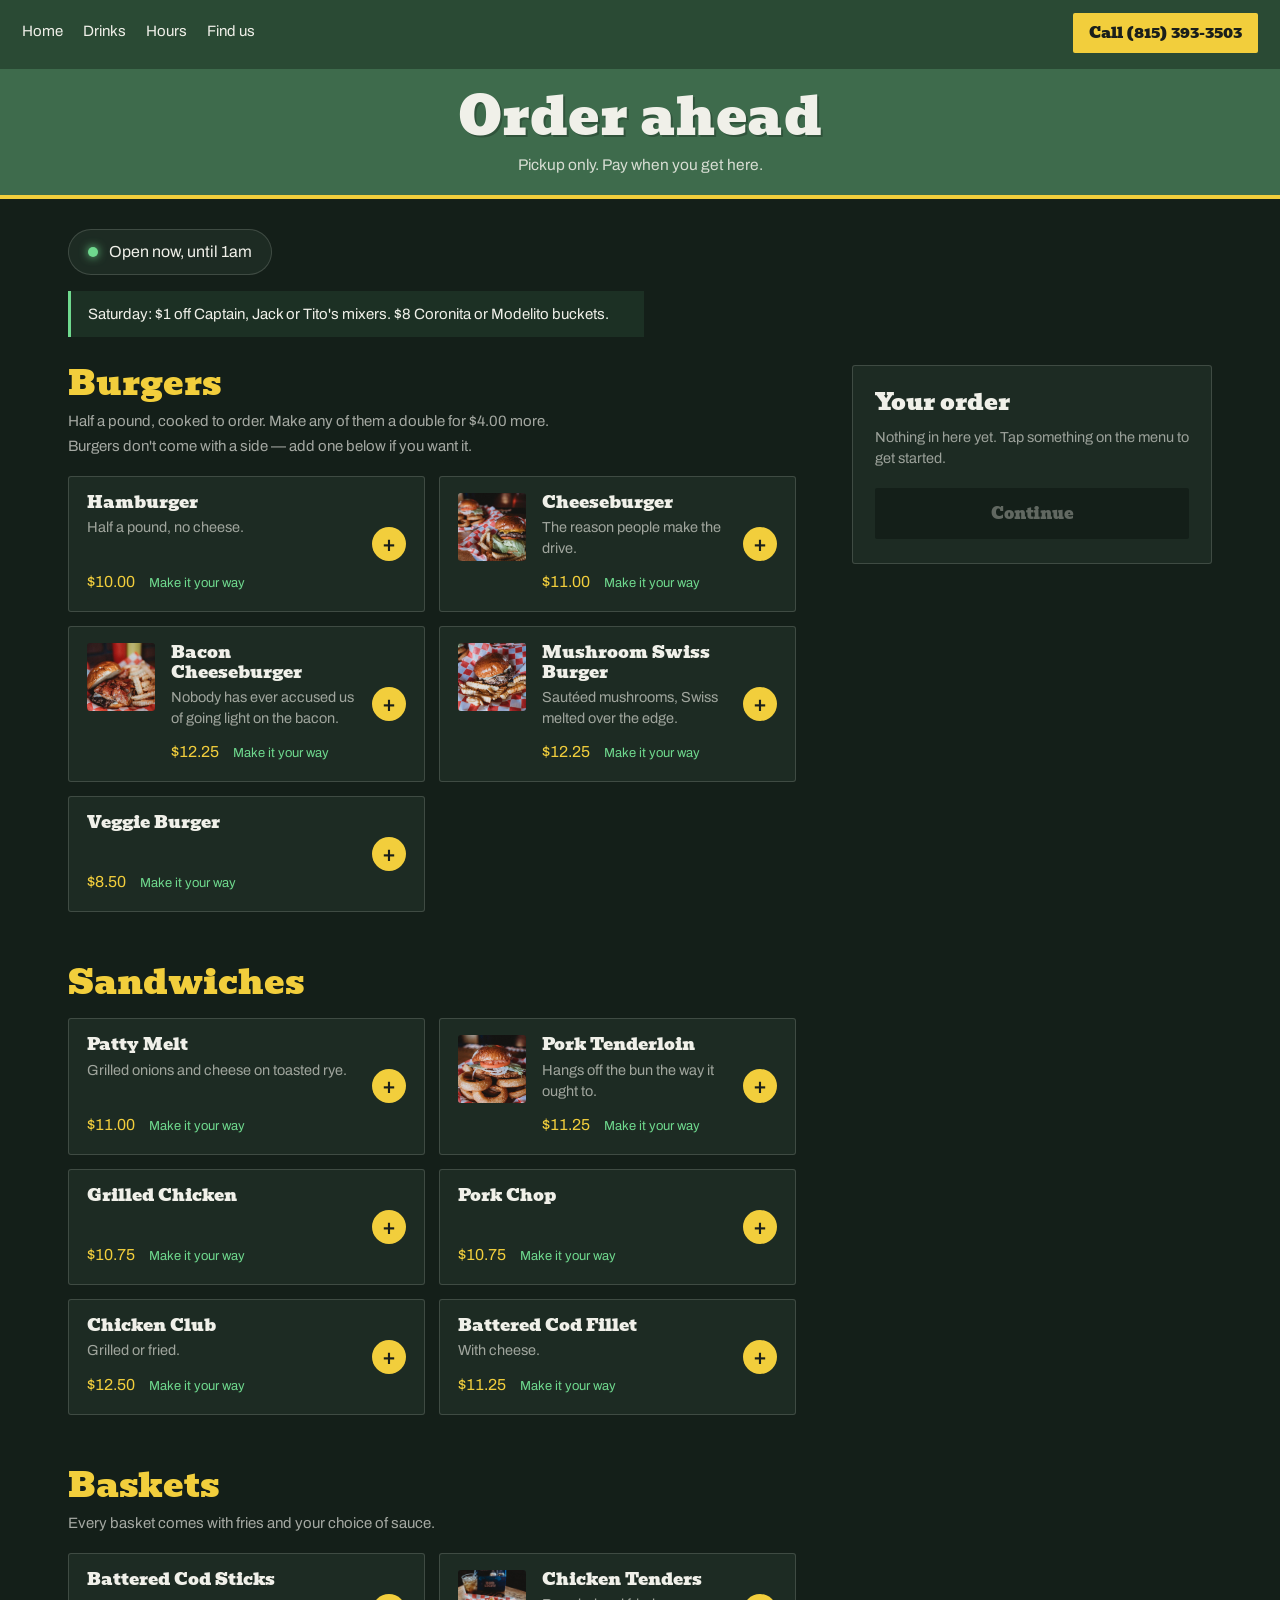
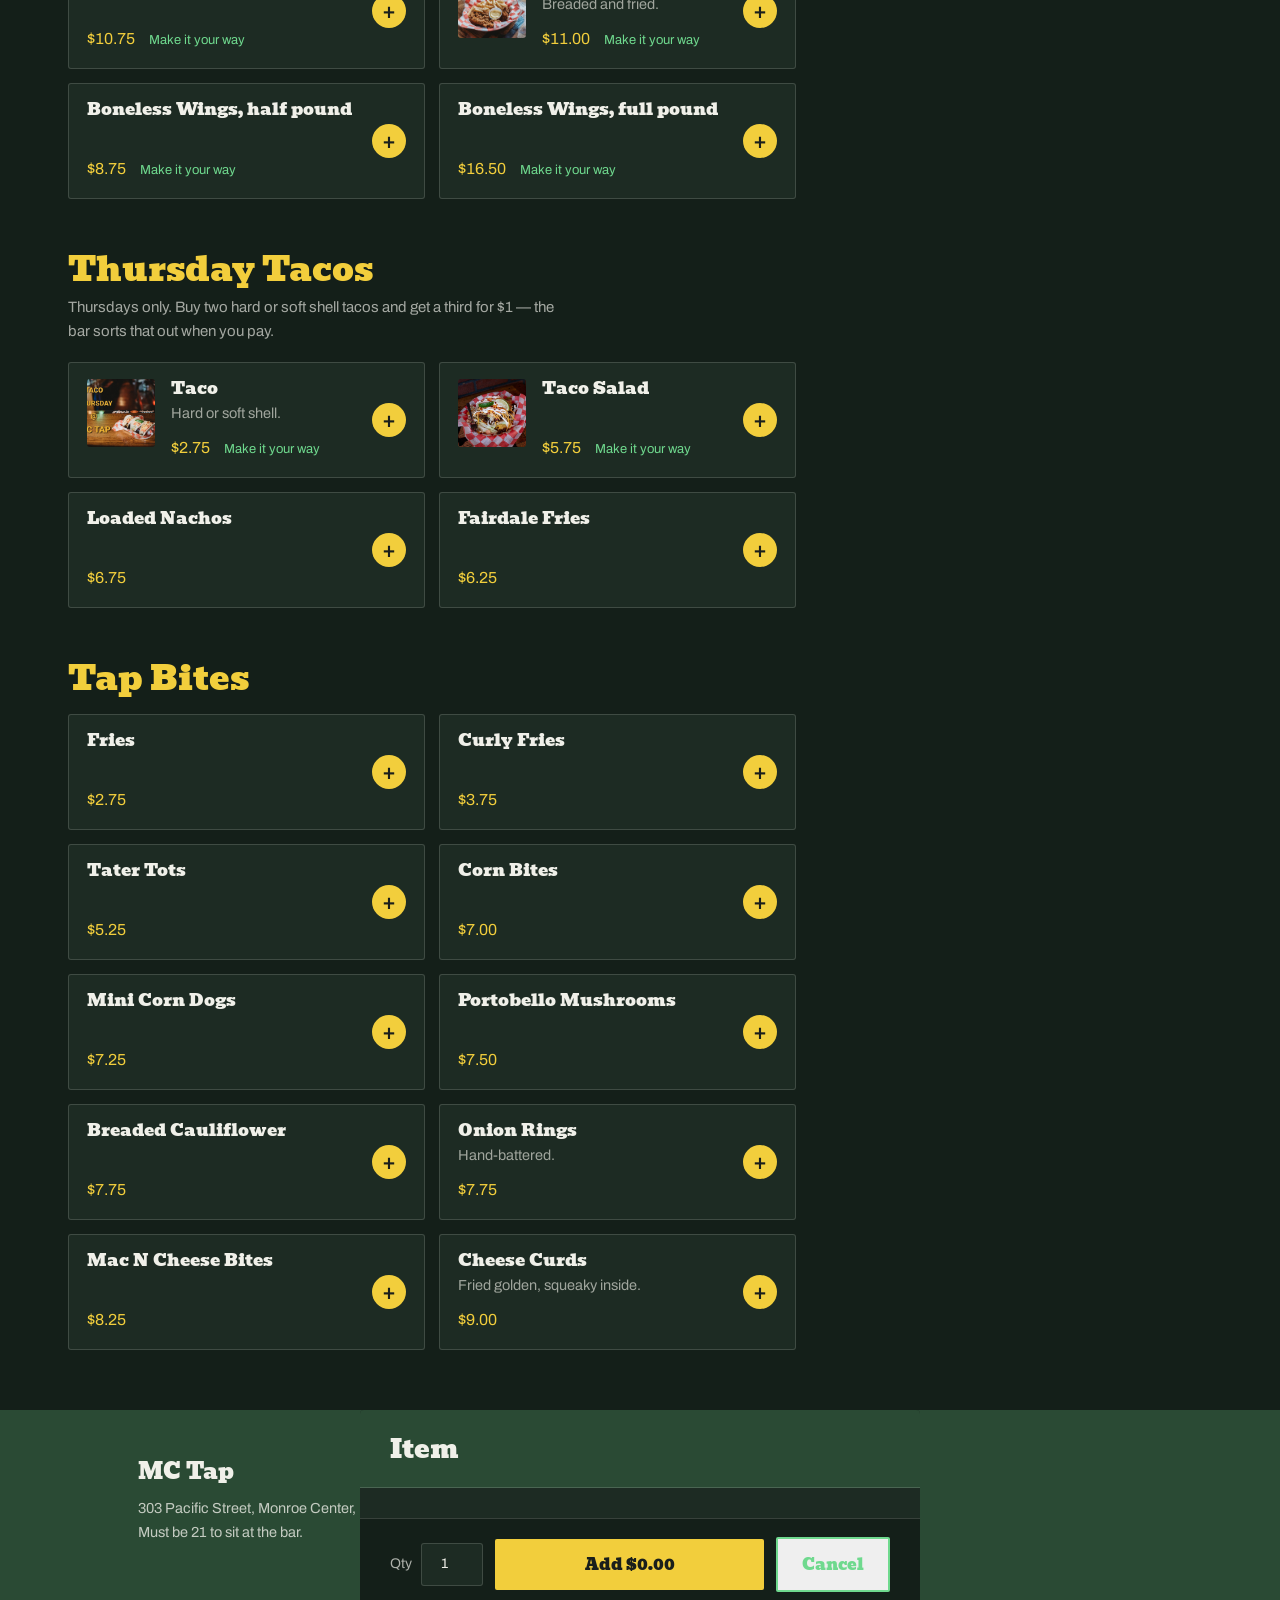
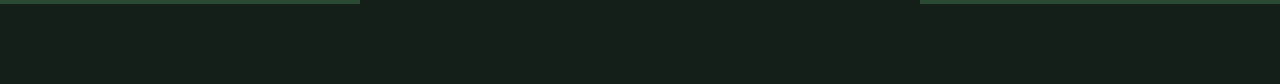
